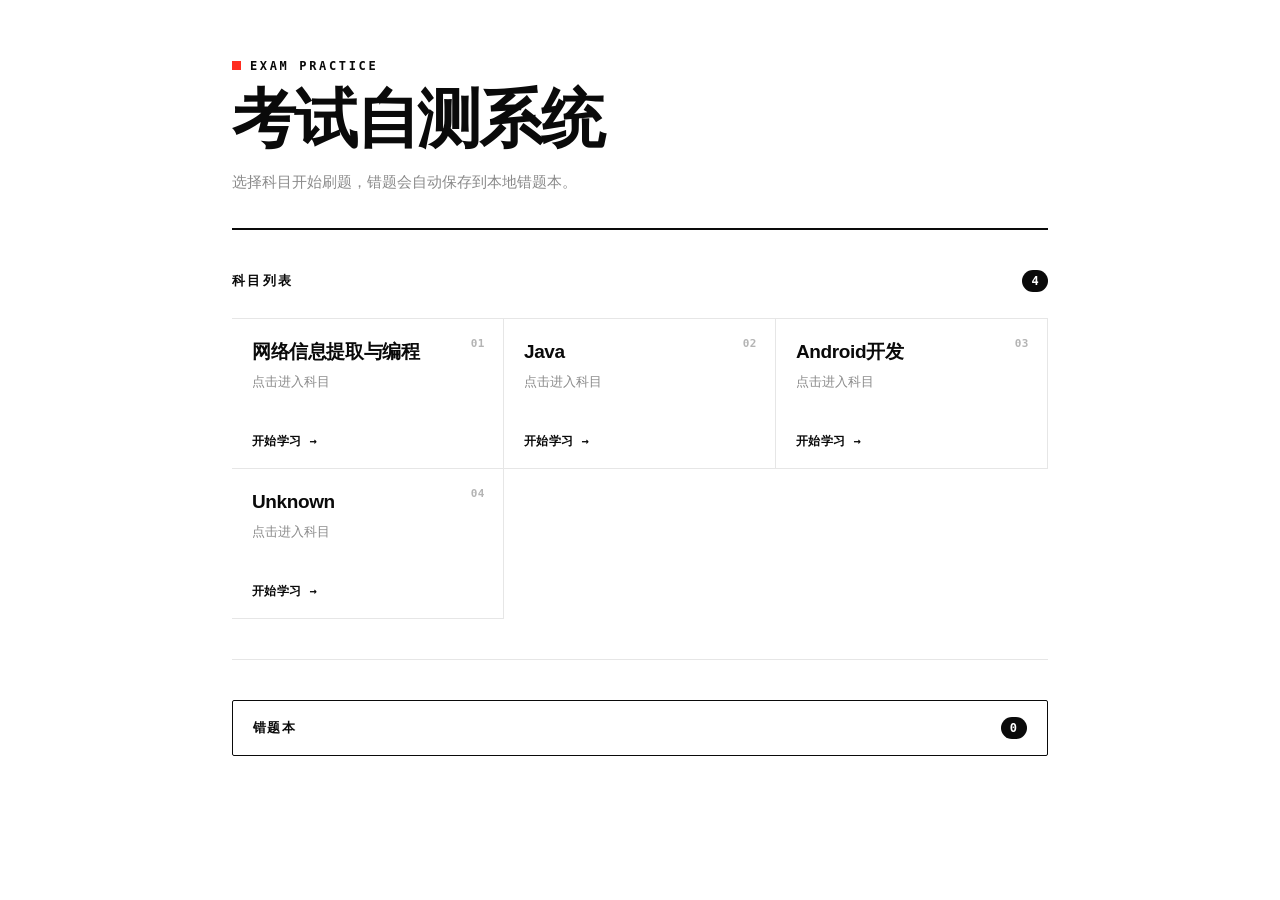
==== index.html @ cf3af3c3 "Rework UI into Swiss-editorial avant-garde style Bold but restrained magazine-style redesign on a li" ====
<!-- index.html -->
<!DOCTYPE html>
<html lang="zh-CN">
<head>
  <meta charset="UTF-8" />
  <meta name="viewport" content="width=device-width, initial-scale=1.0" />
  <title>考试自测系统</title>
  <link rel="stylesheet" href="css/style.css?v=20260629-1" />
</head>
<body>
<main class="app-shell">
  <section class="hero-card">
    <p class="eyebrow">Exam Practice</p>
    <h1>考试自测系统</h1>
    <p class="subtext">选择科目开始刷题，错题会自动保存到本地错题本。</p>
  </section>

  <section class="panel">
    <div class="section-title">
      <h2>科目列表</h2>
      <span id="subjectCount" class="badge">3</span>
    </div>
    <div id="subjectList" class="card-grid">
      <a class="subject-card" href="subject.html?subj=web-crawler">
        <div>
          <h3>网络信息提取与编程</h3>
          <p>点击进入科目</p>
        </div>
        <p>开始学习 →</p>
      </a>

      <a class="subject-card" href="subject.html?subj=java">
        <div>
          <h3>Java</h3>
          <p>点击进入科目</p>
        </div>
        <p>开始学习 →</p>
      </a>

      <a class="subject-card" href="subject.html?subj=android-development">
        <div>
          <h3>Android开发</h3>
          <p>点击进入科目</p>
        </div>
        <p>开始学习 →</p>
      </a>
    </div>
  </section>

  <section class="panel">
    <button id="mistakeBookBtn" class="wide-btn danger-soft" type="button">
      错题本
      <span id="mistakeCount" class="pill">0</span>
    </button>
  </section>
</main>

<script>
  const INDEX_MISTAKE_KEY = "exam_self_test_mistakes_v1";
  const INDEX_RETRY_KEY = "__mistake_retry__";

  function getIndexMistakeCount() {
    try {
      const raw = localStorage.getItem(INDEX_MISTAKE_KEY);
      const data = raw ? JSON.parse(raw) : {};
      return Object.values(data).reduce((sum, list) => {
        return sum + (Array.isArray(list) ? list.length : 0);
      }, 0);
    } catch (error) {
      return 0;
    }
  }

  const mistakeCount = document.querySelector("#mistakeCount");
  const mistakeBookBtn = document.querySelector("#mistakeBookBtn");

  if (mistakeCount) {
    mistakeCount.textContent = String(getIndexMistakeCount());
  }

  if (mistakeBookBtn) {
    mistakeBookBtn.addEventListener("click", () => {
      window.location.href = `exam.html?subj=${encodeURIComponent(INDEX_RETRY_KEY)}&type=mistakes`;
    });
  }
</script>
<script src="js/app.js?v=20260629-1"></script>
</body>
</html>
---- css/style.css ----
/* css/style.css — Swiss editorial / 前卫杂志风 (light, restrained) */
* {
    box-sizing: border-box;
}

:root {
    --bg: #ffffff;
    --paper: #ffffff;
    --text: #0a0a0a;
    --muted: #8a8a8a;
    --faint: #b4b4b4;
    --line: #e6e6e6;
    --rule: #0a0a0a;
    --accent: #ff2d20;
    --accent-soft: #fff1f0;
    --accent-ink: #ffffff;
    --ok-soft: #f6f6f6;
    --sans: -apple-system, BlinkMacSystemFont, "Segoe UI", "PingFang SC",
    "Hiragino Sans GB", "Microsoft YaHei", Arial, sans-serif;
    --mono: ui-monospace, "SF Mono", "JetBrains Mono", "Menlo", "Consolas",
    "Roboto Mono", monospace;
    --radius: 2px;
}

html,
body {
    width: 100%;
    min-height: 100%;
    margin: 0;
    overflow-x: hidden;
}

body {
    font-family: var(--sans);
    color: var(--text);
    background: var(--bg);
    -webkit-font-smoothing: antialiased;
    text-rendering: optimizeLegibility;
}

::selection {
    background: var(--accent);
    color: var(--accent-ink);
}

button,
input,
textarea {
    font: inherit;
}

a {
    color: inherit;
    text-decoration: none;
}

.app-shell {
    width: min(100%, 860px);
    min-height: 100vh;
    margin: 0 auto;
    padding: 0 22px 64px;
}

.exam-shell {
    display: flex;
    flex-direction: column;
    gap: 0;
}

.sequential-exam-shell {
    padding-bottom: 140px;
}

/* ---- Surfaces ---- */
.hero-card,
.panel,
.exam-card {
    width: 100%;
    background: var(--paper);
}

.hero-card {
    padding: 56px 0 34px;
    margin-bottom: 0;
    border-bottom: 2px solid var(--rule);
}

.hero-card h1 {
    margin: 14px 0 18px;
    font-size: clamp(34px, 8.5vw, 64px);
    line-height: 0.98;
    letter-spacing: -0.035em;
    font-weight: 800;
}

.eyebrow {
    display: inline-flex;
    align-items: center;
    gap: 9px;
    margin: 0;
    color: var(--text);
    font-family: var(--mono);
    font-size: 12px;
    font-weight: 600;
    text-transform: uppercase;
    letter-spacing: 0.22em;
}

.eyebrow::before {
    content: "";
    width: 9px;
    height: 9px;
    background: var(--accent);
}

.subtext {
    margin: 0;
    max-width: 54ch;
    color: var(--muted);
    font-size: 15px;
    line-height: 1.7;
}

.panel {
    padding: 40px 0;
    margin: 0;
    border-bottom: 1px solid var(--line);
}

.panel:last-of-type {
    border-bottom: 0;
}

.section-title {
    display: flex;
    align-items: baseline;
    justify-content: space-between;
    gap: 12px;
    margin-bottom: 26px;
}

.section-title h2 {
    margin: 0;
    font-size: 13px;
    font-family: var(--mono);
    font-weight: 600;
    text-transform: uppercase;
    letter-spacing: 0.18em;
    color: var(--text);
}

.badge,
.pill {
    display: inline-flex;
    align-items: center;
    justify-content: center;
    min-width: 26px;
    height: 22px;
    padding: 0 8px;
    border-radius: 999px;
    background: var(--text);
    color: #fff;
    font-family: var(--mono);
    font-size: 12px;
    font-weight: 600;
    font-variant-numeric: tabular-nums;
}

/* ---- Cards as editorial index ---- */
.card-grid {
    display: grid;
    grid-template-columns: repeat(auto-fit, minmax(220px, 1fr));
    gap: 0;
    border-top: 1px solid var(--line);
    counter-reset: subjidx;
}

.type-list {
    display: grid;
    grid-template-columns: repeat(auto-fit, minmax(200px, 1fr));
    gap: 0;
    border-top: 1px solid var(--line);
    counter-reset: typeidx;
}

.subject-card,
.type-card {
    position: relative;
    display: flex;
    flex-direction: column;
    justify-content: space-between;
    min-height: 150px;
    padding: 22px 20px 18px;
    border-right: 1px solid var(--line);
    border-bottom: 1px solid var(--line);
    background: var(--paper);
    transition: background 0.18s ease, color 0.18s ease;
    cursor: pointer;
}

.subject-card { counter-increment: subjidx; }
.type-card { counter-increment: typeidx; }

.subject-card::after,
.type-card::after {
    position: absolute;
    top: 18px;
    right: 18px;
    font-family: var(--mono);
    font-size: 11px;
    font-weight: 600;
    letter-spacing: 0.05em;
    color: var(--faint);
    transition: color 0.18s ease;
}

.subject-card::after { content: counter(subjidx, decimal-leading-zero); }
.type-card::after { content: counter(typeidx, decimal-leading-zero); }

.subject-card:hover,
.type-card:hover {
    background: var(--text);
    color: #fff;
}

.subject-card:hover::after,
.type-card:hover::after {
    color: var(--accent);
}

.subject-card h3,
.type-card h3 {
    margin: 0 0 8px;
    padding-right: 26px;
    font-size: 19px;
    font-weight: 700;
    letter-spacing: -0.02em;
    line-height: 1.2;
}

.subject-card p,
.type-card p {
    margin: 0;
    color: var(--muted);
    font-size: 13px;
    line-height: 1.5;
}

.subject-card:hover p,
.type-card:hover p {
    color: rgba(255, 255, 255, 0.62);
}

.subject-card > p:last-child,
.type-card > p:last-child {
    margin-top: 12px;
    color: var(--text);
    font-family: var(--mono);
    font-size: 12px;
    font-weight: 600;
    letter-spacing: 0.04em;
}

.subject-card:hover > p:last-child,
.type-card:hover > p:last-child {
    color: var(--accent);
}

.type-card.disabled {
    opacity: 0.4;
    cursor: not-allowed;
    pointer-events: none;
    background: #fafafa;
}

/* ---- Buttons ---- */
.wide-btn,
.final-test-btn,
.submit-btn,
.next-btn,
.answer-btn {
    width: 100%;
    min-height: 56px;
    padding: 16px 20px;
    border: 1px solid var(--text);
    border-radius: var(--radius);
    font-family: var(--mono);
    font-size: 13px;
    font-weight: 600;
    text-transform: uppercase;
    letter-spacing: 0.1em;
    cursor: pointer;
    transition: background 0.16s ease, color 0.16s ease, border-color 0.16s ease;
}

.danger-soft {
    display: flex;
    align-items: center;
    justify-content: space-between;
    background: var(--paper);
    color: var(--text);
}

.danger-soft:hover {
    background: var(--accent);
    border-color: var(--accent);
    color: #fff;
}

.danger-soft .pill {
    background: var(--text);
    color: #fff;
}

.danger-soft:hover .pill {
    background: #fff;
    color: var(--accent);
}

.study-mode-actions {
    display: grid;
    grid-template-columns: repeat(2, minmax(0, 1fr));
    gap: 0;
    margin-top: 40px;
    border: 1px solid var(--text);
}

.sequential-study-btn,
.final-test-btn {
    min-height: 78px;
    font-family: var(--mono);
    font-size: 14px;
    font-weight: 600;
    text-transform: uppercase;
    letter-spacing: 0.12em;
    border-radius: 0;
    border: 0;
    cursor: pointer;
    transition: background 0.16s ease, color 0.16s ease;
}

.sequential-study-btn {
    background: var(--paper);
    color: var(--text);
    border-right: 1px solid var(--text);
}

.sequential-study-btn:hover {
    background: var(--text);
    color: #fff;
}

.sequential-study-btn:disabled {
    cursor: not-allowed;
    opacity: 0.35;
}

.final-test-btn {
    background: var(--accent);
    color: #fff;
}

.final-test-btn:hover {
    background: var(--text);
}

/* ---- Topbar ---- */
.topbar {
    position: sticky;
    top: 0;
    z-index: 10;
    display: flex;
    align-items: center;
    justify-content: space-between;
    gap: 14px;
    padding: 16px 0;
    margin-bottom: 0;
    background: rgba(255, 255, 255, 0.92);
    border-bottom: 1px solid var(--line);
    backdrop-filter: blur(8px);
}

.back-link {
    display: inline-flex;
    align-items: center;
    min-height: 38px;
    padding: 8px 16px;
    border: 1px solid var(--text);
    border-radius: var(--radius);
    background: var(--paper);
    color: var(--text);
    font-family: var(--mono);
    font-size: 12px;
    font-weight: 600;
    text-transform: uppercase;
    letter-spacing: 0.08em;
    transition: background 0.16s ease, color 0.16s ease;
}

.back-link:hover {
    background: var(--text);
    color: #fff;
}

.progress {
    display: inline-flex;
    align-items: center;
    min-height: 38px;
    padding: 8px 16px;
    border-radius: var(--radius);
    background: var(--text);
    color: #fff;
    font-family: var(--mono);
    font-size: 13px;
    font-weight: 600;
    letter-spacing: 0.06em;
    font-variant-numeric: tabular-nums;
}

/* ---- Exam stage ---- */
.exam-card {
    flex: 1;
    padding: 40px 0;
}

.question-type {
    display: inline-flex;
    align-items: center;
    gap: 8px;
    margin-bottom: 22px;
    padding: 0;
    background: transparent;
    color: var(--accent);
    font-family: var(--mono);
    font-size: 12px;
    font-weight: 600;
    text-transform: uppercase;
    letter-spacing: 0.16em;
}

.question-type::before {
    content: "";
    width: 8px;
    height: 8px;
    background: var(--accent);
}

.question-text {
    margin: 0 0 34px;
    font-size: clamp(22px, 4.4vw, 32px);
    line-height: 1.32;
    letter-spacing: -0.02em;
    font-weight: 700;
    white-space: pre-wrap;
}

.options {
    display: grid;
    gap: 0;
    border-top: 1px solid var(--line);
    counter-reset: optidx;
}

.option-label {
    display: flex;
    align-items: center;
    gap: 14px;
    min-height: 60px;
    padding: 16px 18px;
    border: 0;
    border-bottom: 1px solid var(--line);
    border-radius: 0;
    background: var(--paper);
    line-height: 1.5;
    cursor: pointer;
    user-select: none;
    counter-increment: optidx;
    transition: background 0.14s ease, color 0.14s ease, padding 0.14s ease;
}

.options:not(.sequential-options) .option-label::before {
    content: counter(optidx, upper-alpha);
    flex: 0 0 auto;
    width: 24px;
    font-family: var(--mono);
    font-size: 13px;
    font-weight: 600;
    color: var(--faint);
    transition: color 0.14s ease;
}

.option-label:hover {
    background: #f6f6f6;
    padding-left: 24px;
}

.option-label:hover::before {
    color: var(--accent);
}

.option-label input {
    flex: 0 0 auto;
    width: 16px;
    height: 16px;
    margin: 0;
    accent-color: var(--accent);
}

.option-label.correct {
    background: var(--accent-soft);
    color: var(--text);
    box-shadow: inset 4px 0 0 var(--accent);
}

.option-label.correct::before {
    color: var(--accent);
}

.option-label.wrong {
    background: var(--paper);
    color: var(--muted);
    text-decoration: line-through;
    text-decoration-color: var(--faint);
    box-shadow: inset 4px 0 0 var(--faint);
}

/* ---- True / False ---- */
.tf-grid {
    display: grid;
    grid-template-columns: 1fr 1fr;
    gap: 0;
    border: 1px solid var(--text);
}

.tf-btn {
    min-height: 168px;
    border: 0;
    border-radius: 0;
    background: var(--paper);
    color: var(--text);
    font-size: clamp(40px, 11vw, 64px);
    font-weight: 700;
    cursor: pointer;
    transition: background 0.16s ease, color 0.16s ease;
}

.tf-btn:first-child {
    border-right: 1px solid var(--text);
}

.tf-btn:hover {
    background: var(--text);
    color: #fff;
}

/* ---- Actions ---- */
.actions {
    display: grid;
    gap: 12px;
    margin-top: 30px;
}

.submit-btn {
    color: #fff;
    background: var(--text);
    border-color: var(--text);
}

.submit-btn:hover {
    background: var(--accent);
    border-color: var(--accent);
}

.submit-btn:disabled {
    cursor: not-allowed;
    opacity: 0.32;
}

.next-btn {
    color: #fff;
    background: var(--text);
    border-color: var(--text);
}

.next-btn:hover {
    background: var(--accent);
    border-color: var(--accent);
}

.previous-btn {
    width: 100%;
    min-height: 56px;
    padding: 16px 20px;
    border: 1px solid var(--text);
    border-radius: var(--radius);
    color: var(--text);
    background: var(--paper);
    font-family: var(--mono);
    font-size: 13px;
    font-weight: 600;
    text-transform: uppercase;
    letter-spacing: 0.1em;
    cursor: pointer;
    transition: background 0.16s ease, color 0.16s ease;
}

.previous-btn:hover {
    background: var(--text);
    color: #fff;
}

.previous-btn:disabled,
.next-btn:disabled {
    cursor: not-allowed;
    opacity: 0.3;
}

/* ---- Sequential bottom nav ---- */
.sequential-nav {
    position: fixed;
    right: 50%;
    bottom: max(14px, env(safe-area-inset-bottom));
    z-index: 30;
    width: min(calc(100% - 36px), 824px);
    margin: 0;
    padding: 12px;
    grid-template-columns: minmax(110px, 1fr) minmax(260px, 1.4fr) minmax(110px, 1fr);
    align-items: center;
    gap: 10px;
    border: 1px solid var(--text);
    border-radius: var(--radius);
    background: rgba(255, 255, 255, 0.97);
    box-shadow: 8px 8px 0 var(--text);
    backdrop-filter: blur(10px);
    transform: translateX(50%);
}

.question-jump {
    display: grid;
    grid-template-columns: auto minmax(64px, 1fr) auto;
    align-items: center;
    gap: 8px;
}

.question-jump-label {
    color: var(--muted);
    font-family: var(--mono);
    font-size: 11px;
    font-weight: 600;
    text-transform: uppercase;
    letter-spacing: 0.08em;
}

.question-jump-input {
    width: 100%;
    min-width: 0;
    min-height: 48px;
    padding: 8px 10px;
    border: 1px solid var(--text);
    border-radius: var(--radius);
    color: var(--text);
    background: var(--paper);
    text-align: center;
    font-family: var(--mono);
    font-weight: 600;
    font-variant-numeric: tabular-nums;
    outline: none;
    transition: box-shadow 0.16s ease;
}

.question-jump-input:focus {
    box-shadow: inset 0 0 0 2px var(--accent);
}

.question-jump-btn {
    min-height: 48px;
    padding: 8px 16px;
    border: 1px solid var(--text);
    border-radius: var(--radius);
    color: #fff;
    background: var(--text);
    font-family: var(--mono);
    font-size: 12px;
    font-weight: 600;
    text-transform: uppercase;
    letter-spacing: 0.08em;
    cursor: pointer;
    transition: background 0.16s ease;
}

.question-jump-btn:hover {
    background: var(--accent);
}

/* ---- Sequential options / answer ---- */
.sequential-options {
    margin-bottom: 22px;
    border-top: 1px solid var(--line);
}

.sequential-option {
    cursor: default;
}

.sequential-option:hover {
    background: var(--paper);
    padding-left: 18px;
}

.sequential-option:hover::before {
    color: var(--faint);
}

.sequential-option.correct,
.sequential-option.correct:hover {
    background: var(--accent-soft);
    box-shadow: inset 4px 0 0 var(--accent);
}

.option-prefix {
    flex: 0 0 24px;
    font-family: var(--mono);
    color: var(--faint);
    font-size: 13px;
    font-weight: 600;
}

.sequential-answer-box {
    display: grid;
}

.answer-btn {
    color: var(--text);
    background: var(--paper);
    border-color: var(--text);
}

.answer-btn:hover {
    background: var(--text);
    color: #fff;
}

/* ---- Feedback ---- */
.feedback {
    margin-top: 26px;
    padding: 20px 22px;
    border-radius: var(--radius);
    line-height: 1.6;
    font-weight: 400;
    font-size: 16px;
    border: 1px solid var(--text);
    background: var(--paper);
}

.feedback.success {
    color: var(--text);
    background: var(--paper);
    border-color: var(--text);
    box-shadow: inset 5px 0 0 var(--text);
}

.feedback.error {
    color: var(--text);
    background: var(--accent-soft);
    border-color: var(--accent);
    box-shadow: inset 5px 0 0 var(--accent);
}

.feedback .feedback-message {
    font-family: var(--mono);
    font-size: 13px;
    font-weight: 600;
    text-transform: uppercase;
    letter-spacing: 0.08em;
}

.feedback strong,
.answer-box strong,
.feedback b,
.answer-box b {
    font-weight: 700;
}

/* ---- Answer / explanation ---- */
.answer-box {
    display: none;
    grid-template-columns: 1fr;
    gap: 14px;
    margin-top: 18px;
    padding: 0;
    background: transparent;
    border: 0;
    width: 100%;
}

.answer-box.show {
    display: grid;
}

.answer-section {
    display: block;
    width: 100%;
    height: auto;
    min-height: 0;
    max-height: none;
    overflow: visible;
    padding: 14px 0 14px 16px;
    margin: 0;
    border: 0;
    border-radius: 0;
    border-left: 3px solid var(--line);
    background: transparent;
    white-space: pre-wrap;
}

.answer-section-main {
    border-left-color: var(--accent);
}

.answer-section-explanation {
    border-left-color: var(--text);
}

.answer-section-label {
    display: inline;
    margin: 0 8px 0 0;
    padding: 0;
    color: var(--muted);
    font-family: var(--mono);
    font-size: 12px;
    line-height: inherit;
    font-weight: 600;
    text-transform: uppercase;
    letter-spacing: 0.06em;
    vertical-align: baseline;
}

.answer-section-label::after {
    content: "";
}

.answer-section-content {
    display: block;
    margin: 4px 0 0;
    padding: 0;
    overflow: visible;
    white-space: pre-wrap;
    vertical-align: baseline;
}

.answer-section-main .answer-section-content {
    font-size: 19px;
    line-height: 1.55;
    font-weight: 700;
    letter-spacing: -0.01em;
}

.answer-section-explanation .answer-section-content {
    font-size: 16px;
    line-height: 1.7;
    font-weight: 400;
    color: #2a2a2a;
}

.empty-state {
    padding: 48px 20px;
    text-align: center;
    color: var(--muted);
    font-family: var(--mono);
    font-size: 13px;
    letter-spacing: 0.04em;
    line-height: 1.9;
}

.finish-card {
    text-align: center;
    padding-top: 20px;
}

.finish-card h2 {
    margin: 0 0 14px;
    font-size: clamp(30px, 6vw, 48px);
    font-weight: 800;
    letter-spacing: -0.03em;
}

.finish-card p {
    color: var(--muted);
    line-height: 1.8;
}

/* ---- Responsive ---- */
@media (max-width: 560px) {
    .app-shell {
        padding: 0 16px 40px;
    }

    .hero-card {
        padding: 36px 0 26px;
    }

    .panel {
        padding: 30px 0;
    }

    .exam-card {
        padding: 30px 0;
    }

    .card-grid,
    .type-list {
        grid-template-columns: 1fr;
    }

    .subject-card,
    .type-card {
        border-right: 0;
    }

    .study-mode-actions {
        grid-template-columns: 1fr;
    }

    .sequential-study-btn {
        border-right: 0;
        border-bottom: 1px solid var(--text);
    }

    .sequential-exam-shell {
        padding-bottom: 188px;
    }

    .sequential-nav {
        width: calc(100% - 20px);
        padding: 10px;
        grid-template-columns: 1fr 1fr;
        gap: 8px;
        box-shadow: 5px 5px 0 var(--text);
    }

    .sequential-nav .previous-btn {
        grid-column: 1;
        grid-row: 2;
    }

    .sequential-nav .next-btn {
        grid-column: 2;
        grid-row: 2;
    }

    .question-jump {
        grid-column: 1 / -1;
        grid-row: 1;
    }

    .tf-btn {
        min-height: 132px;
    }

    .option-label {
        min-height: 64px;
    }
}

/* ---- Short-answer / fill: keep answer fully expanded ---- */
#questionBody .answer-section,
#answerBox .answer-section {
    height: auto;
    max-height: none;
    min-height: 0;
    overflow: visible;
}

#questionBody .answer-section-content,
#answerBox .answer-section-content {
    display: block;
    height: auto;
    max-height: none;
    overflow: visible;
    white-space: pre-wrap;
}
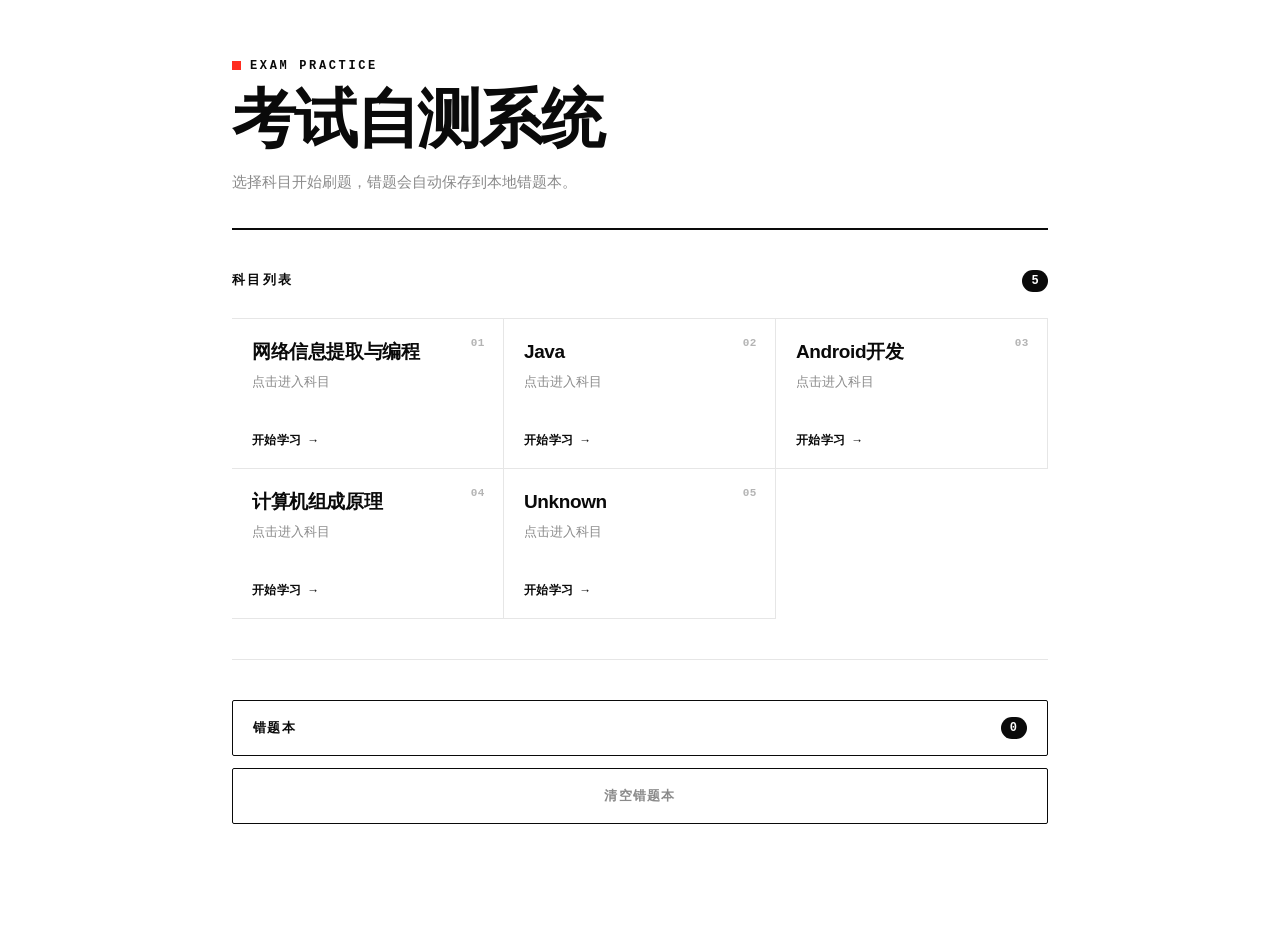
==== commit 42c0f8af: "Add clear-mistakes button, arrow-key navigation, and answer highlighting - Add "清空错题本" button on ind" ====
--- a/index.html
+++ b/index.html
@@ -5,7 +5,7 @@
   <meta charset="UTF-8" />
   <meta name="viewport" content="width=device-width, initial-scale=1.0" />
   <title>考试自测系统</title>
-  <link rel="stylesheet" href="css/style.css?v=20260629-1" />
+  <link rel="stylesheet" href="css/style.css?v=20260630-1" />
 </head>
 <body>
 <main class="app-shell">
@@ -52,6 +52,7 @@
       错题本
       <span id="mistakeCount" class="pill">0</span>
     </button>
+    <button id="clearMistakesBtn" class="wide-btn clear-btn" type="button">清空错题本</button>
   </section>
 </main>
 
@@ -83,7 +84,16 @@
       window.location.href = `exam.html?subj=${encodeURIComponent(INDEX_RETRY_KEY)}&type=mistakes`;
     });
   }
+
+  const clearMistakesBtn = document.querySelector("#clearMistakesBtn");
+  if (clearMistakesBtn) {
+    clearMistakesBtn.addEventListener("click", () => {
+      if (!confirm("确定要清空所有错题吗？此操作不可恢复。")) return;
+      localStorage.removeItem(INDEX_MISTAKE_KEY);
+      if (mistakeCount) mistakeCount.textContent = "0";
+    });
+  }
 </script>
-<script src="js/app.js?v=20260629-1"></script>
+<script src="js/app.js?v=20260630-1"></script>
 </body>
 </html>
--- a/css/style.css
+++ b/css/style.css
@@ -317,6 +317,18 @@
     color: var(--accent);
 }
 
+.clear-btn {
+    background: transparent;
+    color: var(--muted);
+    border-color: var(--rule);
+    margin-top: 12px;
+}
+
+.clear-btn:hover {
+    color: var(--accent);
+    border-color: var(--accent);
+}
+
 .study-mode-actions {
     display: grid;
     grid-template-columns: repeat(2, minmax(0, 1fr));
@@ -507,21 +519,21 @@
 }
 
 .option-label.correct {
-    background: var(--accent-soft);
-    color: var(--text);
-    box-shadow: inset 4px 0 0 var(--accent);
+    background: #fffbeb;
+    color: var(--text);
+    font-weight: 700;
+    box-shadow: inset 5px 0 0 var(--text);
 }
 
 .option-label.correct::before {
-    color: var(--accent);
-}
-
-.option-label.wrong {
+    color: var(--text);
+}
+
+.options:has(.option-label.correct) .option-label:not(.correct) {
     background: var(--paper);
     color: var(--muted);
-    text-decoration: line-through;
-    text-decoration-color: var(--faint);
     box-shadow: inset 4px 0 0 var(--faint);
+    opacity: 0.4;
 }
 
 /* ---- True / False ---- */
@@ -551,6 +563,23 @@
 .tf-btn:hover {
     background: var(--text);
     color: #fff;
+}
+
+.tf-grid:has(.tf-btn.correct) .tf-btn.correct,
+.tf-grid:has(.tf-btn.correct) .tf-btn.correct:hover {
+    background: #fffbeb;
+    color: var(--text);
+    font-weight: 900;
+    box-shadow: inset 0 5px 0 var(--text);
+    cursor: default;
+}
+
+.tf-grid:has(.tf-btn.correct) .tf-btn.wrong,
+.tf-grid:has(.tf-btn.correct) .tf-btn.wrong:hover {
+    background: var(--paper);
+    color: var(--text);
+    opacity: 0.4;
+    cursor: default;
 }
 
 /* ---- Actions ---- */
@@ -713,8 +742,14 @@
 
 .sequential-option.correct,
 .sequential-option.correct:hover {
-    background: var(--accent-soft);
-    box-shadow: inset 4px 0 0 var(--accent);
+    background: #fffbeb;
+    font-weight: 700;
+    box-shadow: inset 5px 0 0 var(--text);
+}
+
+.sequential-options:has(.sequential-option.correct) .sequential-option:not(.correct) {
+    color: var(--muted);
+    opacity: 0.4;
 }
 
 .option-prefix {
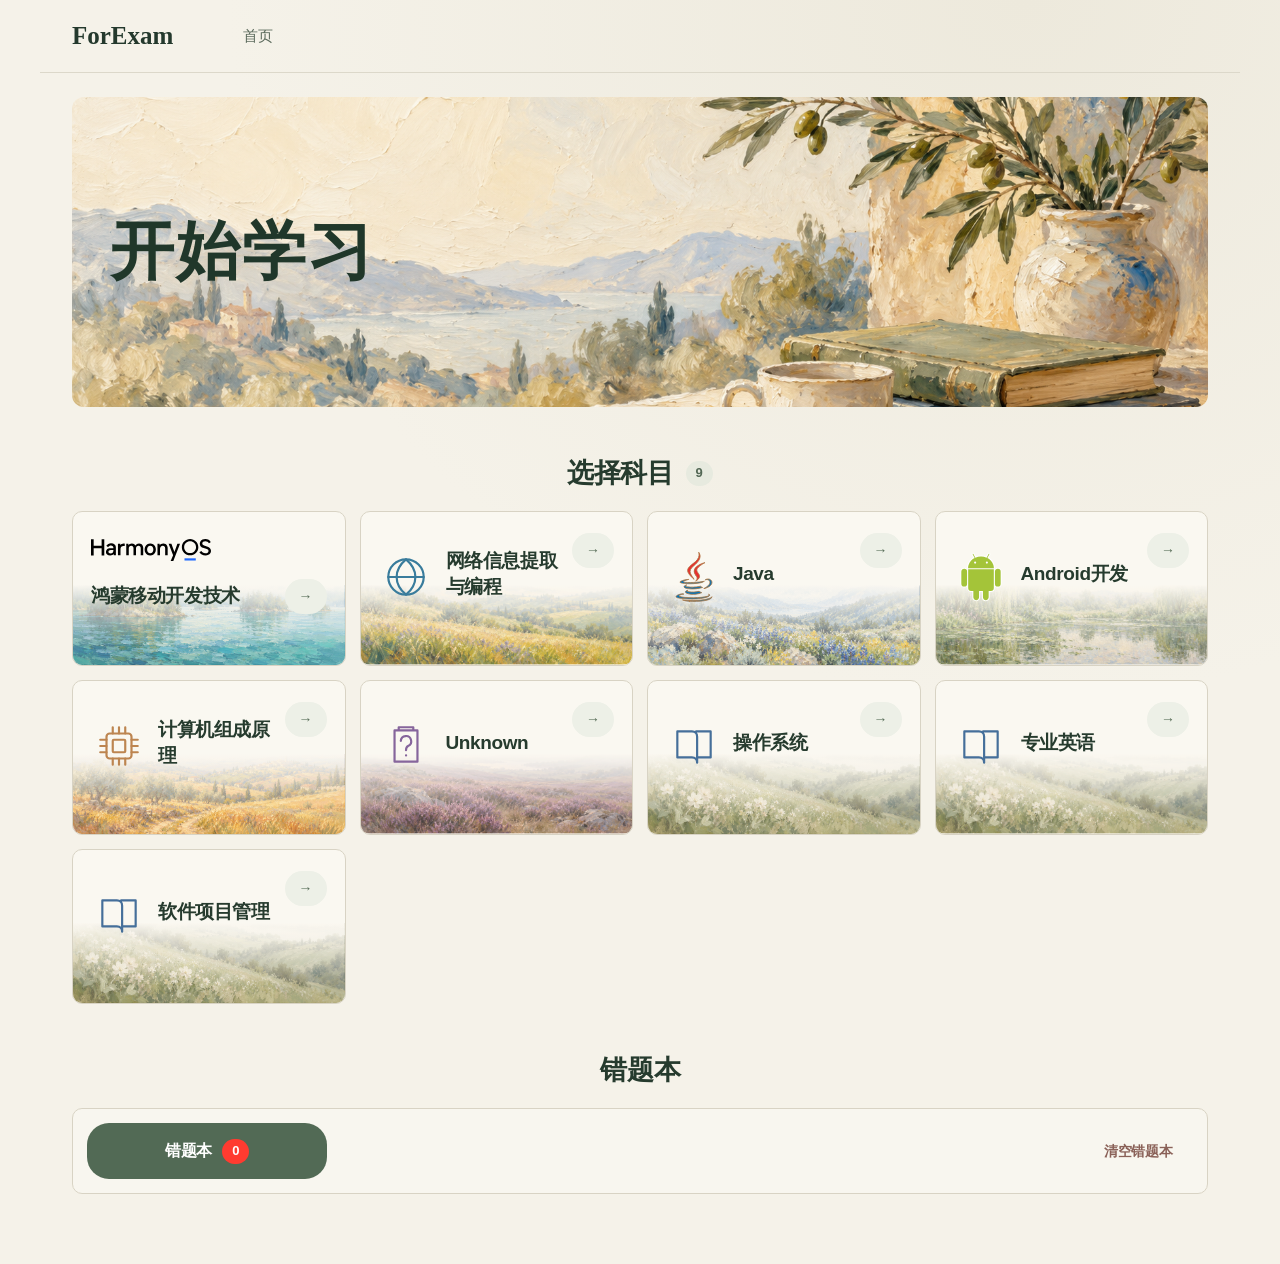
==== commit 68a87fd0: "Update ForExam site" ====
--- a/index.html
+++ b/index.html
@@ -3,21 +3,27 @@
 <html lang="zh-CN">
 <head>
   <meta charset="UTF-8" />
-  <meta name="viewport" content="width=device-width, initial-scale=1.0" />
+  <meta name="viewport" content="width=device-width, initial-scale=1.0, viewport-fit=cover" />
   <title>考试自测系统</title>
-  <link rel="stylesheet" href="css/style.css?v=20260630-1" />
+  <link rel="stylesheet" href="css/style.css?v=20260716-3" />
+  <link rel="stylesheet" href="css/oil.css?v=20261102-4" />
 </head>
 <body>
-<main class="app-shell">
+<div class="scene" aria-hidden="true">
+  <div class="orb orb-a"></div>
+  <div class="orb orb-b"></div>
+  <div class="orb orb-c"></div>
+</div>
+
+<header class="site-header"><a class="site-brand" href="index.html">ForExam</a><span>首页</span></header>
+<main class="app-shell home-shell">
   <section class="hero-card">
-    <p class="eyebrow">Exam Practice</p>
-    <h1>考试自测系统</h1>
-    <p class="subtext">选择科目开始刷题，错题会自动保存到本地错题本。</p>
+    <h1>开始学习</h1>
   </section>
 
   <section class="panel">
     <div class="section-title">
-      <h2>科目列表</h2>
+      <h2>选择科目</h2>
       <span id="subjectCount" class="badge">3</span>
     </div>
     <div id="subjectList" class="card-grid">
@@ -46,14 +52,15 @@
       </a>
     </div>
   </section>
-
-  <section class="panel">
-    <button id="mistakeBookBtn" class="wide-btn danger-soft" type="button">
-      错题本
-      <span id="mistakeCount" class="pill">0</span>
-    </button>
-    <button id="clearMistakesBtn" class="wide-btn clear-btn" type="button">清空错题本</button>
-  </section>
+<section class="mistake-section"><h2>错题本</h2>
+<nav class="dock home-dock">
+  <button id="mistakeBookBtn" class="dock-btn dock-btn-primary danger-soft" type="button">
+    错题本
+    <span id="mistakeCount" class="pill">0</span>
+  </button>
+  <button id="clearMistakesBtn" class="dock-btn dock-btn-ghost clear-btn" type="button">清空错题本</button>
+</nav>
+</section>
 </main>
 
 <script>
@@ -94,6 +101,6 @@
     });
   }
 </script>
-<script src="js/app.js?v=20260630-1"></script>
+<script src="js/app.js?v=20261102-4"></script>
 </body>
 </html>
--- a/css/style.css
+++ b/css/style.css
@@ -1,25 +1,97 @@
-/* css/style.css — Swiss editorial / 前卫杂志风 (light, restrained) */
+/* css/style.css — Liquid Glass / 液态玻璃 · Apple 设计语言
+   彩色光斑背景 + 高饱和折射玻璃层 + 大标题排印 + 悬浮 Dock */
 * {
     box-sizing: border-box;
 }
 
 :root {
-    --bg: #ffffff;
-    --paper: #ffffff;
-    --text: #0a0a0a;
-    --muted: #8a8a8a;
-    --faint: #b4b4b4;
-    --line: #e6e6e6;
-    --rule: #0a0a0a;
-    --accent: #ff2d20;
-    --accent-soft: #fff1f0;
-    --accent-ink: #ffffff;
-    --ok-soft: #f6f6f6;
-    --sans: -apple-system, BlinkMacSystemFont, "Segoe UI", "PingFang SC",
-    "Hiragino Sans GB", "Microsoft YaHei", Arial, sans-serif;
-    --mono: ui-monospace, "SF Mono", "JetBrains Mono", "Menlo", "Consolas",
-    "Roboto Mono", monospace;
-    --radius: 2px;
+    /* 背景与光斑 */
+    --bg: #eef0f8;
+    --orb-a: rgba(94, 132, 255, 0.55);
+    --orb-b: rgba(196, 110, 255, 0.45);
+    --orb-c: rgba(64, 210, 255, 0.5);
+    --orb-d: rgba(255, 140, 210, 0.35);
+
+    /* 文字 (iOS Label 体系) */
+    --ink: #1d1d1f;
+    --ink-2: rgba(60, 60, 67, 0.62);
+    --ink-3: rgba(60, 60, 67, 0.35);
+
+    /* 强调色 */
+    --blue: #007aff;
+    --blue-deep: #0060df;
+    --green: #248a3d;
+    --green-vivid: #34c759;
+    --red: #d70015;
+    --red-vivid: #ff3b30;
+
+    /* 液态玻璃 */
+    --glass: linear-gradient(135deg, rgba(255, 255, 255, 0.62), rgba(255, 255, 255, 0.28));
+    --glass-flat: rgba(255, 255, 255, 0.44);
+    --glass-thick: linear-gradient(135deg, rgba(255, 255, 255, 0.78), rgba(255, 255, 255, 0.5));
+    --glass-border: rgba(255, 255, 255, 0.65);
+    --glass-specular: rgba(255, 255, 255, 0.85);
+    --glass-blur: blur(28px) saturate(190%);
+    --glass-blur-heavy: blur(40px) saturate(200%);
+
+    --tint-blue: rgba(0, 122, 255, 0.14);
+    --tint-green: rgba(52, 199, 89, 0.16);
+    --tint-green-border: rgba(52, 199, 89, 0.5);
+    --tint-red: rgba(255, 59, 48, 0.13);
+    --tint-red-border: rgba(255, 59, 48, 0.45);
+
+    --shadow-glass: 0 8px 32px rgba(31, 38, 135, 0.14);
+    --shadow-glass-hover: 0 16px 48px rgba(31, 38, 135, 0.22);
+    --shadow-dock: 0 12px 48px rgba(31, 38, 135, 0.28);
+    --shadow-blue: 0 8px 24px rgba(0, 122, 255, 0.35);
+
+    --sans: -apple-system, BlinkMacSystemFont, "SF Pro Display", "SF Pro Text",
+    "Segoe UI", "PingFang SC", "Hiragino Sans GB", "Microsoft YaHei", Arial, sans-serif;
+
+    --r-sheet: 32px;
+    --r-card: 26px;
+    --r-row: 18px;
+    --capsule: 999px;
+
+    --spring: cubic-bezier(0.32, 0.72, 0, 1);
+}
+
+@media (prefers-color-scheme: dark) {
+    :root {
+        --bg: #07070e;
+        --orb-a: rgba(64, 96, 255, 0.4);
+        --orb-b: rgba(160, 70, 255, 0.32);
+        --orb-c: rgba(0, 180, 255, 0.3);
+        --orb-d: rgba(255, 90, 190, 0.22);
+
+        --ink: #f5f5f7;
+        --ink-2: rgba(235, 235, 245, 0.62);
+        --ink-3: rgba(235, 235, 245, 0.32);
+
+        --blue: #0a84ff;
+        --blue-deep: #3d9bff;
+        --green: #30d158;
+        --green-vivid: #30d158;
+        --red: #ff453a;
+        --red-vivid: #ff453a;
+
+        --glass: linear-gradient(135deg, rgba(70, 70, 96, 0.44), rgba(40, 40, 60, 0.26));
+        --glass-flat: rgba(50, 50, 70, 0.36);
+        --glass-thick: linear-gradient(135deg, rgba(66, 66, 92, 0.6), rgba(36, 36, 54, 0.44));
+        --glass-border: rgba(255, 255, 255, 0.16);
+        --glass-specular: rgba(255, 255, 255, 0.28);
+
+        --tint-blue: rgba(10, 132, 255, 0.22);
+        --tint-green: rgba(48, 209, 88, 0.2);
+        --tint-green-border: rgba(48, 209, 88, 0.5);
+        --tint-red: rgba(255, 69, 58, 0.2);
+        --tint-red-border: rgba(255, 69, 58, 0.5);
+
+        --shadow-glass: 0 8px 32px rgba(0, 0, 0, 0.45);
+        --shadow-glass-hover: 0 16px 48px rgba(0, 0, 0, 0.6);
+        --shadow-dock: 0 12px 48px rgba(0, 0, 0, 0.65);
+        --shadow-blue: 0 8px 24px rgba(10, 132, 255, 0.4);
+    }
 }
 
 html,
@@ -32,15 +104,17 @@
 
 body {
     font-family: var(--sans);
-    color: var(--text);
+    font-size: 17px;
+    line-height: 1.47;
+    color: var(--ink);
     background: var(--bg);
     -webkit-font-smoothing: antialiased;
     text-rendering: optimizeLegibility;
 }
 
 ::selection {
-    background: var(--accent);
-    color: var(--accent-ink);
+    background: var(--blue);
+    color: #fff;
 }
 
 button,
@@ -49,104 +123,232 @@
     font: inherit;
 }
 
+button,
+a {
+    -webkit-tap-highlight-color: transparent;
+}
+
 a {
     color: inherit;
     text-decoration: none;
 }
 
+:focus-visible {
+    outline: 2.5px solid var(--blue);
+    outline-offset: 3px;
+    border-radius: 12px;
+}
+
+/* ================== 场景:彩色光斑,玻璃的折射源 ================== */
+.scene {
+    position: fixed;
+    inset: 0;
+    z-index: -1;
+    overflow: hidden;
+    pointer-events: none;
+    background:
+        radial-gradient(1100px 700px at 85% 108%, var(--orb-d), transparent 65%),
+        var(--bg);
+}
+
+.orb {
+    position: absolute;
+    border-radius: 50%;
+    filter: blur(70px);
+    will-change: transform;
+}
+
+.orb-a {
+    width: 56vmax;
+    height: 56vmax;
+    top: -22vmax;
+    left: -14vmax;
+    background: radial-gradient(circle at 35% 35%, var(--orb-a), transparent 68%);
+    animation: drift-a 46s ease-in-out infinite alternate;
+}
+
+.orb-b {
+    width: 48vmax;
+    height: 48vmax;
+    top: -10vmax;
+    right: -16vmax;
+    background: radial-gradient(circle at 60% 40%, var(--orb-b), transparent 68%);
+    animation: drift-b 58s ease-in-out infinite alternate;
+}
+
+.orb-c {
+    width: 52vmax;
+    height: 52vmax;
+    bottom: -26vmax;
+    left: 22vw;
+    background: radial-gradient(circle at 50% 50%, var(--orb-c), transparent 68%);
+    animation: drift-c 52s ease-in-out infinite alternate;
+}
+
+@keyframes drift-a {
+    to { transform: translate(9vw, 7vh) scale(1.12); }
+}
+
+@keyframes drift-b {
+    to { transform: translate(-8vw, 10vh) scale(0.94); }
+}
+
+@keyframes drift-c {
+    to { transform: translate(-10vw, -6vh) scale(1.08); }
+}
+
+/* ================== 布局骨架 ================== */
 .app-shell {
-    width: min(100%, 860px);
+    width: min(100%, 900px);
     min-height: 100vh;
     margin: 0 auto;
-    padding: 0 22px 64px;
+    padding: 0 24px 72px;
+}
+
+.home-shell {
+    padding-bottom: 170px; /* 给底部 Dock 留出滚动空间 */
+}
+
+.subject-shell {
+    padding-top: 86px;
+    padding-bottom: 190px;
 }
 
 .exam-shell {
     display: flex;
     flex-direction: column;
     gap: 0;
+    padding-top: 86px;
 }
 
 .sequential-exam-shell {
-    padding-bottom: 140px;
-}
-
-/* ---- Surfaces ---- */
+    padding-bottom: 170px;
+}
+
+/* ---- 入场动画 ---- */
+@keyframes rise-in {
+    from {
+        opacity: 0;
+        transform: translateY(16px) scale(0.985);
+    }
+    to {
+        opacity: 1;
+        transform: translateY(0) scale(1);
+    }
+}
+
 .hero-card,
 .panel,
+.question-type,
+.question-text,
+#questionBody,
+.finish-card,
+.mistake-filter-bar,
 .exam-card {
-    width: 100%;
-    background: var(--paper);
-}
-
+    animation: rise-in 0.55s var(--spring) both;
+}
+
+.panel { animation-delay: 0.06s; }
+
+/* Dock 单独的入场动画,保持水平居中的 translateX */
+@keyframes dock-rise {
+    from {
+        opacity: 0;
+        transform: translate(-50%, 24px);
+    }
+    to {
+        opacity: 1;
+        transform: translate(-50%, 0);
+    }
+}
+
+.dock {
+    animation: dock-rise 0.55s var(--spring) 0.14s both;
+}
+.question-text { animation-delay: 0.04s; }
+#questionBody { animation-delay: 0.08s; }
+
+/* ================== Hero:居中大标题,Apple Intelligence 渐变 ================== */
 .hero-card {
-    padding: 56px 0 34px;
-    margin-bottom: 0;
-    border-bottom: 2px solid var(--rule);
+    padding: 84px 0 40px;
+    text-align: center;
+}
+
+.subject-shell .hero-card,
+.exam-shell .hero-card {
+    padding-top: 40px;
 }
 
 .hero-card h1 {
-    margin: 14px 0 18px;
-    font-size: clamp(34px, 8.5vw, 64px);
-    line-height: 0.98;
-    letter-spacing: -0.035em;
-    font-weight: 800;
+    margin: 18px auto 14px;
+    max-width: 16ch;
+    font-size: clamp(40px, 9vw, 76px);
+    line-height: 1.02;
+    letter-spacing: -0.03em;
+    font-weight: 700;
+    background: linear-gradient(97deg,
+        #0a84ff 0%, #6a5bff 28%, #c44bff 55%, #ff5a8f 80%, #ff9f45 100%);
+    -webkit-background-clip: text;
+    background-clip: text;
+    -webkit-text-fill-color: transparent;
+    color: transparent;
 }
 
 .eyebrow {
     display: inline-flex;
     align-items: center;
-    gap: 9px;
+    gap: 8px;
     margin: 0;
-    color: var(--text);
-    font-family: var(--mono);
-    font-size: 12px;
+    padding: 7px 16px;
+    border-radius: var(--capsule);
+    background: var(--glass);
+    backdrop-filter: var(--glass-blur);
+    -webkit-backdrop-filter: var(--glass-blur);
+    border: 1px solid var(--glass-border);
+    box-shadow: inset 0 1px 1px var(--glass-specular), var(--shadow-glass);
+    color: var(--ink-2);
+    font-size: 13px;
     font-weight: 600;
     text-transform: uppercase;
-    letter-spacing: 0.22em;
+    letter-spacing: 0.14em;
 }
 
 .eyebrow::before {
     content: "";
-    width: 9px;
-    height: 9px;
-    background: var(--accent);
+    width: 8px;
+    height: 8px;
+    border-radius: 50%;
+    background: linear-gradient(135deg, #0a84ff, #c44bff);
+    box-shadow: 0 0 10px rgba(106, 91, 255, 0.8);
 }
 
 .subtext {
-    margin: 0;
-    max-width: 54ch;
-    color: var(--muted);
-    font-size: 15px;
-    line-height: 1.7;
-}
-
+    margin: 0 auto;
+    max-width: 52ch;
+    color: var(--ink-2);
+    font-size: 17px;
+    line-height: 1.6;
+}
+
+/* ================== Panel / 标题 ================== */
 .panel {
-    padding: 40px 0;
-    margin: 0;
-    border-bottom: 1px solid var(--line);
-}
-
-.panel:last-of-type {
-    border-bottom: 0;
+    padding: 26px 0 30px;
 }
 
 .section-title {
     display: flex;
-    align-items: baseline;
-    justify-content: space-between;
+    align-items: center;
+    justify-content: center;
     gap: 12px;
-    margin-bottom: 26px;
+    margin-bottom: 22px;
 }
 
 .section-title h2 {
     margin: 0;
-    font-size: 13px;
-    font-family: var(--mono);
-    font-weight: 600;
-    text-transform: uppercase;
-    letter-spacing: 0.18em;
-    color: var(--text);
+    font-size: 22px;
+    font-weight: 700;
+    letter-spacing: -0.015em;
+    color: var(--ink);
 }
 
 .badge,
@@ -155,32 +357,22 @@
     align-items: center;
     justify-content: center;
     min-width: 26px;
-    height: 22px;
-    padding: 0 8px;
-    border-radius: 999px;
-    background: var(--text);
-    color: #fff;
-    font-family: var(--mono);
-    font-size: 12px;
-    font-weight: 600;
+    height: 25px;
+    padding: 0 10px;
+    border-radius: var(--capsule);
+    background: var(--tint-blue);
+    color: var(--blue);
+    font-size: 13px;
+    font-weight: 700;
     font-variant-numeric: tabular-nums;
 }
 
-/* ---- Cards as editorial index ---- */
-.card-grid {
-    display: grid;
-    grid-template-columns: repeat(auto-fit, minmax(220px, 1fr));
-    gap: 0;
-    border-top: 1px solid var(--line);
-    counter-reset: subjidx;
-}
-
+/* ================== 科目 / 题型:液态玻璃卡片 ================== */
+.card-grid,
 .type-list {
     display: grid;
-    grid-template-columns: repeat(auto-fit, minmax(200px, 1fr));
-    gap: 0;
-    border-top: 1px solid var(--line);
-    counter-reset: typeidx;
+    grid-template-columns: repeat(auto-fit, minmax(240px, 1fr));
+    gap: 18px;
 }
 
 .subject-card,
@@ -189,479 +381,709 @@
     display: flex;
     flex-direction: column;
     justify-content: space-between;
-    min-height: 150px;
-    padding: 22px 20px 18px;
-    border-right: 1px solid var(--line);
-    border-bottom: 1px solid var(--line);
-    background: var(--paper);
-    transition: background 0.18s ease, color 0.18s ease;
+    min-height: 158px;
+    padding: 26px 24px 20px;
+    border: 1px solid var(--glass-border);
+    border-radius: var(--r-card);
+    background: var(--glass);
+    backdrop-filter: var(--glass-blur);
+    -webkit-backdrop-filter: var(--glass-blur);
+    box-shadow: inset 0 1px 1px var(--glass-specular),
+    inset 0 -1px 1px rgba(255, 255, 255, 0.12),
+    var(--shadow-glass);
+    overflow: hidden;
     cursor: pointer;
-}
-
-.subject-card { counter-increment: subjidx; }
-.type-card { counter-increment: typeidx; }
-
+    transition: transform 0.4s var(--spring), box-shadow 0.4s var(--spring);
+}
+
+/* 玻璃表面的斜向流光 */
 .subject-card::after,
 .type-card::after {
+    content: "";
     position: absolute;
-    top: 18px;
-    right: 18px;
-    font-family: var(--mono);
-    font-size: 11px;
-    font-weight: 600;
-    letter-spacing: 0.05em;
-    color: var(--faint);
-    transition: color 0.18s ease;
-}
-
-.subject-card::after { content: counter(subjidx, decimal-leading-zero); }
-.type-card::after { content: counter(typeidx, decimal-leading-zero); }
+    top: -60%;
+    left: -30%;
+    width: 60%;
+    height: 220%;
+    background: linear-gradient(105deg, transparent, rgba(255, 255, 255, 0.35), transparent);
+    transform: translateX(-120%) rotate(8deg);
+    transition: transform 0.9s var(--spring);
+    pointer-events: none;
+}
+
+.subject-card:hover::after,
+.type-card:not(.disabled):hover::after {
+    transform: translateX(320%) rotate(8deg);
+}
 
 .subject-card:hover,
-.type-card:hover {
-    background: var(--text);
-    color: #fff;
-}
-
-.subject-card:hover::after,
-.type-card:hover::after {
-    color: var(--accent);
+.type-card:not(.disabled):hover {
+    transform: translateY(-5px) scale(1.015);
+    box-shadow: inset 0 1px 1px var(--glass-specular),
+    inset 0 -1px 1px rgba(255, 255, 255, 0.12),
+    var(--shadow-glass-hover);
+}
+
+.subject-card:active,
+.type-card:not(.disabled):active {
+    transform: scale(0.975);
+    transition-duration: 0.1s;
 }
 
 .subject-card h3,
 .type-card h3 {
-    margin: 0 0 8px;
-    padding-right: 26px;
-    font-size: 19px;
-    font-weight: 700;
+    margin: 0 0 6px;
+    font-size: 21px;
+    font-weight: 600;
     letter-spacing: -0.02em;
-    line-height: 1.2;
+    line-height: 1.25;
+    color: var(--ink);
 }
 
 .subject-card p,
 .type-card p {
     margin: 0;
-    color: var(--muted);
-    font-size: 13px;
+    color: var(--ink-2);
+    font-size: 14px;
     line-height: 1.5;
-}
-
-.subject-card:hover p,
-.type-card:hover p {
-    color: rgba(255, 255, 255, 0.62);
 }
 
 .subject-card > p:last-child,
 .type-card > p:last-child {
-    margin-top: 12px;
-    color: var(--text);
-    font-family: var(--mono);
-    font-size: 12px;
+    display: inline-flex;
+    align-items: center;
+    align-self: flex-start;
+    margin-top: 18px;
+    padding: 7px 14px;
+    border-radius: var(--capsule);
+    background: var(--tint-blue);
+    color: var(--blue);
+    font-size: 14px;
     font-weight: 600;
-    letter-spacing: 0.04em;
+    transition: background 0.25s ease, color 0.25s ease;
 }
 
 .subject-card:hover > p:last-child,
-.type-card:hover > p:last-child {
-    color: var(--accent);
+.type-card:not(.disabled):hover > p:last-child {
+    background: var(--blue);
+    color: #fff;
 }
 
 .type-card.disabled {
     opacity: 0.4;
     cursor: not-allowed;
     pointer-events: none;
-    background: #fafafa;
-}
-
-/* ---- Buttons ---- */
-.wide-btn,
-.final-test-btn,
-.submit-btn,
-.next-btn,
-.answer-btn {
-    width: 100%;
+    box-shadow: none;
+}
+
+.type-card.disabled > p:last-child {
+    background: transparent;
+    color: var(--ink-3);
+    padding-left: 0;
+}
+
+/* ================== 悬浮玻璃 Dock(首页错题本 / 科目页模式) ================== */
+.dock {
+    position: fixed;
+    left: 50%;
+    bottom: max(20px, env(safe-area-inset-bottom));
+    z-index: 40;
+    transform: translateX(-50%);
+    display: flex;
+    align-items: center;
+    gap: 10px;
+    width: min(calc(100% - 32px), 620px);
+    padding: 12px;
+    border: 1px solid var(--glass-border);
+    border-radius: 34px;
+    background: var(--glass-thick);
+    backdrop-filter: var(--glass-blur-heavy);
+    -webkit-backdrop-filter: var(--glass-blur-heavy);
+    box-shadow: inset 0 1px 1.5px var(--glass-specular),
+    inset 0 -1px 1px rgba(255, 255, 255, 0.15),
+    var(--shadow-dock);
+}
+
+.dock-btn {
+    flex: 1;
     min-height: 56px;
-    padding: 16px 20px;
-    border: 1px solid var(--text);
-    border-radius: var(--radius);
-    font-family: var(--mono);
-    font-size: 13px;
+    padding: 14px 20px;
+    border: 0;
+    border-radius: 22px;
+    font-size: 16px;
     font-weight: 600;
-    text-transform: uppercase;
-    letter-spacing: 0.1em;
+    letter-spacing: -0.01em;
     cursor: pointer;
-    transition: background 0.16s ease, color 0.16s ease, border-color 0.16s ease;
-}
-
+    transition: background 0.2s ease, color 0.2s ease,
+    transform 0.35s var(--spring), box-shadow 0.35s var(--spring);
+}
+
+.dock-btn:active {
+    transform: scale(0.96);
+    transition-duration: 0.1s;
+}
+
+.dock-btn-primary,
 .danger-soft {
     display: flex;
     align-items: center;
-    justify-content: space-between;
-    background: var(--paper);
-    color: var(--text);
-}
-
-.danger-soft:hover {
-    background: var(--accent);
-    border-color: var(--accent);
+    justify-content: center;
+    gap: 10px;
+    background: var(--tint-blue);
+    color: var(--blue);
+}
+
+.dock-btn-primary:hover {
+    background: var(--blue);
     color: #fff;
 }
 
+.dock-btn-primary:hover .pill {
+    background: rgba(255, 255, 255, 0.25);
+    color: #fff;
+}
+
 .danger-soft .pill {
-    background: var(--text);
+    background: var(--red-vivid);
     color: #fff;
 }
 
-.danger-soft:hover .pill {
-    background: #fff;
-    color: var(--accent);
-}
-
+.dock-btn-ghost,
 .clear-btn {
+    flex: 0 0 auto;
     background: transparent;
-    color: var(--muted);
-    border-color: var(--rule);
-    margin-top: 12px;
-}
-
+    color: var(--ink-2);
+    font-size: 14px;
+}
+
+.dock-btn-ghost:hover,
 .clear-btn:hover {
-    color: var(--accent);
-    border-color: var(--accent);
-}
-
+    background: var(--tint-red);
+    color: var(--red);
+}
+
+/* 科目页模式 Dock */
 .study-mode-actions {
-    display: grid;
-    grid-template-columns: repeat(2, minmax(0, 1fr));
-    gap: 0;
-    margin-top: 40px;
-    border: 1px solid var(--text);
+    gap: 10px;
 }
 
 .sequential-study-btn,
 .final-test-btn {
-    min-height: 78px;
-    font-family: var(--mono);
-    font-size: 14px;
+    flex: 1;
+    min-height: 60px;
+    border-radius: 24px;
+    font-size: 17px;
     font-weight: 600;
-    text-transform: uppercase;
-    letter-spacing: 0.12em;
-    border-radius: 0;
+    letter-spacing: -0.01em;
+    cursor: pointer;
+    transition: background 0.2s ease, color 0.2s ease, filter 0.2s ease,
+    transform 0.35s var(--spring), box-shadow 0.35s var(--spring);
+}
+
+.sequential-study-btn {
+    border: 1px solid var(--glass-border);
+    background: var(--glass-flat);
+    color: var(--ink);
+    box-shadow: inset 0 1px 1px var(--glass-specular);
+}
+
+.sequential-study-btn:hover:not(:disabled) {
+    background: var(--tint-blue);
+    color: var(--blue);
+}
+
+.sequential-study-btn:active:not(:disabled) {
+    transform: scale(0.96);
+    transition-duration: 0.1s;
+}
+
+.final-test-btn {
     border: 0;
-    cursor: pointer;
-    transition: background 0.16s ease, color 0.16s ease;
-}
-
-.sequential-study-btn {
-    background: var(--paper);
-    color: var(--text);
-    border-right: 1px solid var(--text);
-}
-
-.sequential-study-btn:hover {
-    background: var(--text);
+    background: linear-gradient(180deg, #2e95ff, var(--blue) 55%, var(--blue-deep));
     color: #fff;
-}
-
-.sequential-study-btn:disabled {
+    box-shadow: inset 0 1px 1px rgba(255, 255, 255, 0.55), var(--shadow-blue);
+}
+
+.final-test-btn:hover:not(:disabled) {
+    filter: brightness(1.07);
+    transform: translateY(-1px);
+}
+
+.final-test-btn:active:not(:disabled) {
+    transform: scale(0.96);
+    filter: brightness(0.97);
+    transition-duration: 0.1s;
+}
+
+.sequential-study-btn:disabled,
+.final-test-btn:disabled {
     cursor: not-allowed;
-    opacity: 0.35;
-}
-
-.final-test-btn {
-    background: var(--accent);
-    color: #fff;
-}
-
-.final-test-btn:hover {
-    background: var(--text);
-}
-
-/* ---- Topbar ---- */
-.topbar {
-    position: sticky;
-    top: 0;
-    z-index: 10;
+    opacity: 0.4;
+    transform: none;
+    box-shadow: none;
+}
+
+/* ================== 悬浮顶栏:玻璃胶囊 ================== */
+.topbar.floating-bar {
+    position: fixed;
+    top: max(14px, env(safe-area-inset-top));
+    left: 50%;
+    z-index: 40;
+    transform: translateX(-50%);
     display: flex;
     align-items: center;
     justify-content: space-between;
-    gap: 14px;
-    padding: 16px 0;
-    margin-bottom: 0;
-    background: rgba(255, 255, 255, 0.92);
-    border-bottom: 1px solid var(--line);
-    backdrop-filter: blur(8px);
-}
-
-.back-link {
+    gap: 12px;
+    width: min(calc(100% - 32px), 900px);
+    padding: 0;
+    pointer-events: none; /* 容器透明,只有胶囊可点 */
+    background: transparent;
+    border: 0;
+}
+
+.back-link,
+.progress {
+    pointer-events: auto;
     display: inline-flex;
     align-items: center;
-    min-height: 38px;
-    padding: 8px 16px;
-    border: 1px solid var(--text);
-    border-radius: var(--radius);
-    background: var(--paper);
-    color: var(--text);
-    font-family: var(--mono);
-    font-size: 12px;
+    gap: 4px;
+    min-height: 44px;
+    padding: 10px 18px;
+    border: 1px solid var(--glass-border);
+    border-radius: var(--capsule);
+    background: var(--glass-thick);
+    backdrop-filter: var(--glass-blur-heavy);
+    -webkit-backdrop-filter: var(--glass-blur-heavy);
+    box-shadow: inset 0 1px 1px var(--glass-specular), var(--shadow-glass);
+    font-size: 15px;
     font-weight: 600;
-    text-transform: uppercase;
-    letter-spacing: 0.08em;
-    transition: background 0.16s ease, color 0.16s ease;
+}
+
+.back-link {
+    color: var(--blue);
+    transition: transform 0.3s var(--spring), background 0.2s ease;
+}
+
+.back-link .chevron {
+    font-size: 22px;
+    line-height: 1;
+    margin-top: -2px;
 }
 
 .back-link:hover {
-    background: var(--text);
+    background: var(--tint-blue);
+}
+
+.back-link:active {
+    transform: scale(0.95);
+    transition-duration: 0.1s;
+}
+
+.progress {
+    color: var(--ink);
+    font-variant-numeric: tabular-nums;
+    letter-spacing: 0.01em;
+}
+
+/* ================== 错题本科目筛选:玻璃分段胶囊 ================== */
+.mistake-filter-bar {
+    display: flex;
+    align-items: stretch;
+    gap: 8px;
+    padding: 4px 0 8px;
+    overflow-x: auto;
+    -webkit-overflow-scrolling: touch;
+    scrollbar-width: none;
+}
+
+.mistake-filter-bar::-webkit-scrollbar {
+    display: none;
+}
+
+.mistake-filter-btn {
+    flex: 0 0 auto;
+    min-height: 42px;
+    padding: 9px 18px;
+    border: 1px solid var(--glass-border);
+    border-radius: var(--capsule);
+    background: var(--glass-flat);
+    backdrop-filter: var(--glass-blur);
+    -webkit-backdrop-filter: var(--glass-blur);
+    box-shadow: inset 0 1px 1px var(--glass-specular);
+    color: var(--ink-2);
+    font-size: 14px;
+    font-weight: 600;
+    cursor: pointer;
+    white-space: nowrap;
+    transition: background 0.25s ease, color 0.25s ease, transform 0.3s var(--spring);
+}
+
+.mistake-filter-btn:hover {
+    color: var(--ink);
+}
+
+.mistake-filter-btn:active {
+    transform: scale(0.95);
+    transition-duration: 0.1s;
+}
+
+.mistake-filter-btn.active {
+    background: var(--blue);
+    border-color: transparent;
     color: #fff;
-}
-
-.progress {
+    box-shadow: inset 0 1px 1px rgba(255, 255, 255, 0.4), var(--shadow-blue);
+}
+
+.mistake-filter-btn .mistake-filter-count {
     display: inline-flex;
     align-items: center;
-    min-height: 38px;
-    padding: 8px 16px;
-    border-radius: var(--radius);
-    background: var(--text);
-    color: #fff;
-    font-family: var(--mono);
-    font-size: 13px;
-    font-weight: 600;
-    letter-spacing: 0.06em;
+    justify-content: center;
+    min-width: 20px;
+    height: 19px;
+    padding: 0 7px;
+    margin-left: 8px;
+    border-radius: var(--capsule);
+    background: rgba(120, 120, 128, 0.18);
+    color: inherit;
+    font-size: 12px;
+    font-weight: 700;
     font-variant-numeric: tabular-nums;
 }
 
-/* ---- Exam stage ---- */
+.mistake-filter-btn.active .mistake-filter-count {
+    background: rgba(255, 255, 255, 0.25);
+}
+
+/* ================== 答题舞台:玻璃大面板 ================== */
 .exam-card {
     flex: 1;
-    padding: 40px 0;
+    margin-top: 10px;
+    padding: 34px 32px 38px;
+    border: 1px solid var(--glass-border);
+    border-radius: var(--r-sheet);
+    background: var(--glass);
+    backdrop-filter: var(--glass-blur-heavy);
+    -webkit-backdrop-filter: var(--glass-blur-heavy);
+    box-shadow: inset 0 1px 1.5px var(--glass-specular),
+    inset 0 -1px 1px rgba(255, 255, 255, 0.12),
+    var(--shadow-glass);
+}
+
+/* 顺序刷题:内部有 position:fixed 的底部 Dock,
+   卡片上的 backdrop-filter / 残留 transform 会形成包含块把 Dock 困住,
+   因此该模式下改用高不透明度玻璃 + 纯透明度入场 */
+@keyframes fade-in {
+    from { opacity: 0; }
+    to { opacity: 1; }
+}
+
+.exam-card.sequential-exam-card {
+    backdrop-filter: none;
+    -webkit-backdrop-filter: none;
+    background: var(--glass-thick);
+    animation: fade-in 0.5s ease both;
+    transform: none;
 }
 
 .question-type {
     display: inline-flex;
     align-items: center;
     gap: 8px;
-    margin-bottom: 22px;
-    padding: 0;
-    background: transparent;
-    color: var(--accent);
-    font-family: var(--mono);
-    font-size: 12px;
+    margin-bottom: 20px;
+    padding: 6px 14px;
+    border: 0;
+    border-radius: var(--capsule);
+    background: var(--tint-blue);
+    color: var(--blue);
+    font-size: 13px;
     font-weight: 600;
-    text-transform: uppercase;
-    letter-spacing: 0.16em;
+    letter-spacing: 0.02em;
 }
 
 .question-type::before {
     content: "";
-    width: 8px;
-    height: 8px;
-    background: var(--accent);
+    width: 7px;
+    height: 7px;
+    border-radius: 50%;
+    background: var(--blue);
 }
 
 .question-text {
-    margin: 0 0 34px;
-    font-size: clamp(22px, 4.4vw, 32px);
+    margin: 0 0 30px;
+    font-size: clamp(22px, 4.2vw, 28px);
     line-height: 1.32;
-    letter-spacing: -0.02em;
-    font-weight: 700;
+    letter-spacing: -0.022em;
+    font-weight: 600;
     white-space: pre-wrap;
-}
-
+    color: var(--ink);
+}
+
+/* ================== 选项:玻璃列表行 ================== */
 .options {
     display: grid;
-    gap: 0;
-    border-top: 1px solid var(--line);
+    gap: 12px;
     counter-reset: optidx;
 }
 
 .option-label {
+    position: relative;
     display: flex;
     align-items: center;
     gap: 14px;
-    min-height: 60px;
-    padding: 16px 18px;
-    border: 0;
-    border-bottom: 1px solid var(--line);
-    border-radius: 0;
-    background: var(--paper);
+    min-height: 58px;
+    padding: 15px 18px;
+    border: 1px solid var(--glass-border);
+    border-radius: var(--r-row);
+    background: var(--glass-flat);
+    box-shadow: inset 0 1px 1px var(--glass-specular);
     line-height: 1.5;
+    font-size: 16px;
     cursor: pointer;
     user-select: none;
+    -webkit-user-select: none;
     counter-increment: optidx;
-    transition: background 0.14s ease, color 0.14s ease, padding 0.14s ease;
-}
-
+    transition: background 0.18s ease, border-color 0.18s ease,
+    transform 0.3s var(--spring), opacity 0.25s ease, box-shadow 0.25s ease;
+}
+
+/* 字母序号圆片 */
 .options:not(.sequential-options) .option-label::before {
     content: counter(optidx, upper-alpha);
     flex: 0 0 auto;
-    width: 24px;
-    font-family: var(--mono);
-    font-size: 13px;
+    display: inline-flex;
+    align-items: center;
+    justify-content: center;
+    width: 32px;
+    height: 32px;
+    border-radius: 50%;
+    background: rgba(120, 120, 128, 0.14);
+    font-size: 14px;
+    font-weight: 700;
+    color: var(--ink-2);
+    transition: background 0.18s ease, color 0.18s ease, box-shadow 0.18s ease;
+}
+
+.option-label:hover {
+    background: var(--tint-blue);
+    border-color: rgba(0, 122, 255, 0.35);
+}
+
+.option-label:active {
+    transform: scale(0.985);
+    transition-duration: 0.1s;
+}
+
+.option-label:hover::before {
+    background: var(--blue);
+    color: #fff;
+}
+
+/* 隐藏原生 radio/checkbox */
+.option-label input {
+    position: absolute;
+    width: 1px;
+    height: 1px;
+    margin: 0;
+    opacity: 0;
+    pointer-events: none;
+}
+
+.option-label:not(.correct):not(.wrong):has(input:checked)::before {
+    background: var(--blue);
+    color: #fff;
+    box-shadow: 0 2px 8px rgba(0, 122, 255, 0.45);
+}
+
+.option-label:not(.correct):not(.wrong):has(input:checked) {
+    border-color: var(--blue);
+    background: var(--tint-blue);
+}
+
+/* 答对/答错 */
+.option-label.correct,
+.option-label.correct:hover {
+    background: var(--tint-green);
+    border-color: var(--tint-green-border);
+    color: var(--ink);
     font-weight: 600;
-    color: var(--faint);
-    transition: color 0.14s ease;
-}
-
-.option-label:hover {
-    background: #f6f6f6;
-    padding-left: 24px;
-}
-
-.option-label:hover::before {
-    color: var(--accent);
-}
-
-.option-label input {
-    flex: 0 0 auto;
-    width: 16px;
-    height: 16px;
-    margin: 0;
-    accent-color: var(--accent);
-}
-
-.option-label.correct {
-    background: #fffbeb;
-    color: var(--text);
-    font-weight: 700;
-    box-shadow: inset 5px 0 0 var(--text);
-}
-
-.option-label.correct::before {
-    color: var(--text);
-}
-
-.options:has(.option-label.correct) .option-label:not(.correct) {
-    background: var(--paper);
-    color: var(--muted);
-    box-shadow: inset 4px 0 0 var(--faint);
-    opacity: 0.4;
-}
-
-/* ---- True / False ---- */
+    transform: none;
+}
+
+.options:not(.sequential-options) .option-label.correct::before {
+    background: var(--green-vivid);
+    color: #fff;
+    box-shadow: 0 2px 8px rgba(52, 199, 89, 0.5);
+}
+
+.option-label.wrong,
+.option-label.wrong:hover {
+    background: var(--tint-red);
+    border-color: var(--tint-red-border);
+    transform: none;
+}
+
+.options:not(.sequential-options) .option-label.wrong::before {
+    background: var(--red-vivid);
+    color: #fff;
+    box-shadow: 0 2px 8px rgba(255, 59, 48, 0.5);
+}
+
+.options:has(.option-label.correct) .option-label:not(.correct):not(.wrong) {
+    opacity: 0.45;
+}
+
+/* ================== 判断题 ================== */
 .tf-grid {
     display: grid;
     grid-template-columns: 1fr 1fr;
-    gap: 0;
-    border: 1px solid var(--text);
+    gap: 16px;
 }
 
 .tf-btn {
-    min-height: 168px;
-    border: 0;
-    border-radius: 0;
-    background: var(--paper);
-    color: var(--text);
-    font-size: clamp(40px, 11vw, 64px);
-    font-weight: 700;
+    min-height: 160px;
+    border: 1px solid var(--glass-border);
+    border-radius: var(--r-card);
+    background: var(--glass);
+    backdrop-filter: var(--glass-blur);
+    -webkit-backdrop-filter: var(--glass-blur);
+    box-shadow: inset 0 1px 1px var(--glass-specular), var(--shadow-glass);
+    color: var(--ink);
+    font-size: clamp(40px, 10vw, 56px);
+    font-weight: 600;
+    letter-spacing: -0.02em;
     cursor: pointer;
-    transition: background 0.16s ease, color 0.16s ease;
-}
-
-.tf-btn:first-child {
-    border-right: 1px solid var(--text);
-}
-
-.tf-btn:hover {
-    background: var(--text);
-    color: #fff;
-}
-
-.tf-grid:has(.tf-btn.correct) .tf-btn.correct,
-.tf-grid:has(.tf-btn.correct) .tf-btn.correct:hover {
-    background: #fffbeb;
-    color: var(--text);
-    font-weight: 900;
-    box-shadow: inset 0 5px 0 var(--text);
+    transition: transform 0.35s var(--spring), background 0.2s ease,
+    border-color 0.2s ease, box-shadow 0.35s var(--spring), opacity 0.25s ease;
+}
+
+.tf-btn:hover:not(:disabled) {
+    transform: translateY(-4px);
+    box-shadow: inset 0 1px 1px var(--glass-specular), var(--shadow-glass-hover);
+}
+
+.tf-btn:active:not(:disabled) {
+    transform: scale(0.96);
+    transition-duration: 0.1s;
+}
+
+.tf-btn.correct,
+.tf-btn.correct:hover {
+    background: var(--tint-green);
+    border-color: var(--tint-green-border);
+    color: var(--green);
+    transform: none;
+    box-shadow: inset 0 1px 1px var(--glass-specular);
     cursor: default;
 }
 
-.tf-grid:has(.tf-btn.correct) .tf-btn.wrong,
-.tf-grid:has(.tf-btn.correct) .tf-btn.wrong:hover {
-    background: var(--paper);
-    color: var(--text);
-    opacity: 0.4;
+.tf-btn.wrong,
+.tf-btn.wrong:hover {
+    background: transparent;
+    opacity: 0.35;
+    transform: none;
+    box-shadow: none;
     cursor: default;
 }
 
-/* ---- Actions ---- */
+/* ================== 操作区按钮 ================== */
 .actions {
     display: grid;
     gap: 12px;
-    margin-top: 30px;
-}
-
-.submit-btn {
-    color: #fff;
-    background: var(--text);
-    border-color: var(--text);
-}
-
-.submit-btn:hover {
-    background: var(--accent);
-    border-color: var(--accent);
-}
-
-.submit-btn:disabled {
-    cursor: not-allowed;
-    opacity: 0.32;
-}
-
-.next-btn {
-    color: #fff;
-    background: var(--text);
-    border-color: var(--text);
-}
-
-.next-btn:hover {
-    background: var(--accent);
-    border-color: var(--accent);
-}
-
-.previous-btn {
+    margin-top: 28px;
+}
+
+.wide-btn,
+.submit-btn,
+.next-btn,
+.previous-btn,
+.answer-btn {
     width: 100%;
     min-height: 56px;
-    padding: 16px 20px;
-    border: 1px solid var(--text);
-    border-radius: var(--radius);
-    color: var(--text);
-    background: var(--paper);
-    font-family: var(--mono);
-    font-size: 13px;
+    padding: 15px 22px;
+    border: 1px solid var(--glass-border);
+    border-radius: var(--r-row);
+    background: var(--glass-flat);
+    box-shadow: inset 0 1px 1px var(--glass-specular);
+    color: var(--ink);
+    font-size: 16px;
     font-weight: 600;
-    text-transform: uppercase;
-    letter-spacing: 0.1em;
+    letter-spacing: -0.005em;
     cursor: pointer;
-    transition: background 0.16s ease, color 0.16s ease;
-}
-
-.previous-btn:hover {
-    background: var(--text);
+    transition: background 0.2s ease, color 0.2s ease, filter 0.2s ease,
+    transform 0.3s var(--spring), box-shadow 0.3s var(--spring), opacity 0.2s ease;
+}
+
+.wide-btn:hover,
+.answer-btn:hover,
+.previous-btn:hover:not(:disabled) {
+    background: var(--tint-blue);
+    color: var(--blue);
+}
+
+.wide-btn:active,
+.answer-btn:active,
+.previous-btn:active:not(:disabled) {
+    transform: scale(0.98);
+    transition-duration: 0.1s;
+}
+
+.submit-btn,
+.next-btn {
+    border: 0;
+    background: linear-gradient(180deg, #2e95ff, var(--blue) 55%, var(--blue-deep));
     color: #fff;
-}
-
+    box-shadow: inset 0 1px 1px rgba(255, 255, 255, 0.55), var(--shadow-blue);
+}
+
+.submit-btn:hover:not(:disabled),
+.next-btn:hover:not(:disabled) {
+    filter: brightness(1.07);
+    transform: translateY(-1px);
+}
+
+.submit-btn:active:not(:disabled),
+.next-btn:active:not(:disabled) {
+    transform: scale(0.98);
+    filter: brightness(0.97);
+    transition-duration: 0.1s;
+}
+
+.submit-btn:disabled,
 .previous-btn:disabled,
 .next-btn:disabled {
     cursor: not-allowed;
-    opacity: 0.3;
-}
-
-/* ---- Sequential bottom nav ---- */
+    opacity: 0.4;
+    transform: none;
+    box-shadow: none;
+}
+
+/* ================== 顺序刷题底部导航:液态玻璃 Dock ================== */
 .sequential-nav {
     position: fixed;
     right: 50%;
-    bottom: max(14px, env(safe-area-inset-bottom));
-    z-index: 30;
-    width: min(calc(100% - 36px), 824px);
+    bottom: max(20px, env(safe-area-inset-bottom));
+    transform: translateX(50%);
+    z-index: 40;
+    width: min(calc(100% - 32px), 860px);
     margin: 0;
     padding: 12px;
     grid-template-columns: minmax(110px, 1fr) minmax(260px, 1.4fr) minmax(110px, 1fr);
     align-items: center;
     gap: 10px;
-    border: 1px solid var(--text);
-    border-radius: var(--radius);
-    background: rgba(255, 255, 255, 0.97);
-    box-shadow: 8px 8px 0 var(--text);
-    backdrop-filter: blur(10px);
-    transform: translateX(50%);
+    border: 1px solid var(--glass-border);
+    border-radius: 30px;
+    background: var(--glass-thick);
+    backdrop-filter: var(--glass-blur-heavy);
+    -webkit-backdrop-filter: var(--glass-blur-heavy);
+    box-shadow: inset 0 1px 1.5px var(--glass-specular),
+    inset 0 -1px 1px rgba(255, 255, 255, 0.15),
+    var(--shadow-dock);
+}
+
+.sequential-nav .previous-btn,
+.sequential-nav .next-btn {
+    min-height: 50px;
+    border-radius: 20px;
 }
 
 .question-jump {
@@ -672,12 +1094,9 @@
 }
 
 .question-jump-label {
-    color: var(--muted);
-    font-family: var(--mono);
-    font-size: 11px;
+    color: var(--ink-2);
+    font-size: 13px;
     font-weight: 600;
-    text-transform: uppercase;
-    letter-spacing: 0.08em;
 }
 
 .question-jump-input {
@@ -685,46 +1104,57 @@
     min-width: 0;
     min-height: 48px;
     padding: 8px 10px;
-    border: 1px solid var(--text);
-    border-radius: var(--radius);
-    color: var(--text);
-    background: var(--paper);
+    border: 1px solid var(--glass-border);
+    border-radius: 16px;
+    color: var(--ink);
+    background: rgba(120, 120, 128, 0.12);
     text-align: center;
-    font-family: var(--mono);
-    font-weight: 600;
+    font-weight: 700;
     font-variant-numeric: tabular-nums;
     outline: none;
-    transition: box-shadow 0.16s ease;
+    transition: border-color 0.16s ease, box-shadow 0.16s ease, background 0.16s ease;
+    appearance: textfield;
+    -moz-appearance: textfield;
+}
+
+.question-jump-input::-webkit-outer-spin-button,
+.question-jump-input::-webkit-inner-spin-button {
+    -webkit-appearance: none;
+    margin: 0;
 }
 
 .question-jump-input:focus {
-    box-shadow: inset 0 0 0 2px var(--accent);
+    border-color: var(--blue);
+    background: transparent;
+    box-shadow: 0 0 0 4px var(--tint-blue);
 }
 
 .question-jump-btn {
     min-height: 48px;
-    padding: 8px 16px;
-    border: 1px solid var(--text);
-    border-radius: var(--radius);
+    padding: 8px 20px;
+    border: 0;
+    border-radius: 16px;
     color: #fff;
-    background: var(--text);
-    font-family: var(--mono);
-    font-size: 12px;
+    background: linear-gradient(180deg, #2e95ff, var(--blue) 55%, var(--blue-deep));
+    box-shadow: inset 0 1px 1px rgba(255, 255, 255, 0.55), var(--shadow-blue);
+    font-size: 14px;
     font-weight: 600;
-    text-transform: uppercase;
-    letter-spacing: 0.08em;
     cursor: pointer;
-    transition: background 0.16s ease;
+    transition: filter 0.16s ease, transform 0.3s var(--spring);
 }
 
 .question-jump-btn:hover {
-    background: var(--accent);
-}
-
-/* ---- Sequential options / answer ---- */
+    filter: brightness(1.07);
+}
+
+.question-jump-btn:active {
+    transform: scale(0.95);
+    transition-duration: 0.1s;
+}
+
+/* ================== 顺序刷题选项 / 答案 ================== */
 .sequential-options {
-    margin-bottom: 22px;
-    border-top: 1px solid var(--line);
+    margin-bottom: 24px;
 }
 
 .sequential-option {
@@ -732,81 +1162,85 @@
 }
 
 .sequential-option:hover {
-    background: var(--paper);
-    padding-left: 18px;
-}
-
-.sequential-option:hover::before {
-    color: var(--faint);
+    background: var(--glass-flat);
+    border-color: var(--glass-border);
+    transform: none;
+}
+
+.sequential-option:active {
+    transform: none;
 }
 
 .sequential-option.correct,
 .sequential-option.correct:hover {
-    background: #fffbeb;
+    background: var(--tint-green);
+    border-color: var(--tint-green-border);
+    font-weight: 600;
+}
+
+.sequential-options:has(.sequential-option.correct) .sequential-option:not(.correct) {
+    opacity: 0.45;
+}
+
+.option-prefix {
+    flex: 0 0 auto;
+    display: inline-flex;
+    align-items: center;
+    justify-content: center;
+    width: 32px;
+    height: 32px;
+    border-radius: 50%;
+    background: rgba(120, 120, 128, 0.14);
+    color: var(--ink-2);
+    font-size: 14px;
     font-weight: 700;
-    box-shadow: inset 5px 0 0 var(--text);
-}
-
-.sequential-options:has(.sequential-option.correct) .sequential-option:not(.correct) {
-    color: var(--muted);
-    opacity: 0.4;
-}
-
-.option-prefix {
-    flex: 0 0 24px;
-    font-family: var(--mono);
-    color: var(--faint);
-    font-size: 13px;
-    font-weight: 600;
+}
+
+.sequential-option.correct .option-prefix {
+    background: var(--green-vivid);
+    color: #fff;
+    box-shadow: 0 2px 8px rgba(52, 199, 89, 0.5);
 }
 
 .sequential-answer-box {
     display: grid;
 }
 
-.answer-btn {
-    color: var(--text);
-    background: var(--paper);
-    border-color: var(--text);
-}
-
-.answer-btn:hover {
-    background: var(--text);
-    color: #fff;
-}
-
-/* ---- Feedback ---- */
+/* ================== 反馈 ================== */
 .feedback {
     margin-top: 26px;
     padding: 20px 22px;
-    border-radius: var(--radius);
+    border: 1px solid var(--glass-border);
+    border-radius: var(--r-card);
+    background: var(--glass-flat);
+    box-shadow: inset 0 1px 1px var(--glass-specular);
     line-height: 1.6;
-    font-weight: 400;
+    font-size: 15px;
+    animation: rise-in 0.45s var(--spring) both;
+}
+
+.feedback.success {
+    border-color: var(--tint-green-border);
+    background: var(--tint-green);
+}
+
+.feedback.error {
+    border-color: var(--tint-red-border);
+    background: var(--tint-red);
+}
+
+.feedback .feedback-message {
     font-size: 16px;
-    border: 1px solid var(--text);
-    background: var(--paper);
-}
-
-.feedback.success {
-    color: var(--text);
-    background: var(--paper);
-    border-color: var(--text);
-    box-shadow: inset 5px 0 0 var(--text);
-}
-
-.feedback.error {
-    color: var(--text);
-    background: var(--accent-soft);
-    border-color: var(--accent);
-    box-shadow: inset 5px 0 0 var(--accent);
-}
-
-.feedback .feedback-message {
-    font-family: var(--mono);
-    font-size: 13px;
-    font-weight: 600;
-    text-transform: uppercase;
-    letter-spacing: 0.08em;
+    font-weight: 700;
+    letter-spacing: -0.01em;
+}
+
+.feedback.success .feedback-message {
+    color: var(--green);
+}
+
+.feedback.error .feedback-message {
+    color: var(--red);
 }
 
 .feedback strong,
@@ -816,12 +1250,12 @@
     font-weight: 700;
 }
 
-/* ---- Answer / explanation ---- */
+/* ================== 答案与解析 ================== */
 .answer-box {
     display: none;
     grid-template-columns: 1fr;
     gap: 14px;
-    margin-top: 18px;
+    margin-top: 16px;
     padding: 0;
     background: transparent;
     border: 0;
@@ -830,6 +1264,7 @@
 
 .answer-box.show {
     display: grid;
+    animation: rise-in 0.45s var(--spring) both;
 }
 
 .answer-section {
@@ -839,165 +1274,105 @@
     min-height: 0;
     max-height: none;
     overflow: visible;
-    padding: 14px 0 14px 16px;
+    padding: 18px 20px;
     margin: 0;
-    border: 0;
-    border-radius: 0;
-    border-left: 3px solid var(--line);
-    background: transparent;
-    white-space: pre-wrap;
+    border: 1px solid var(--glass-border);
+    border-radius: var(--r-row);
+    background: var(--glass-flat);
+    box-shadow: inset 0 1px 1px var(--glass-specular);
+    white-space: normal;
 }
 
 .answer-section-main {
-    border-left-color: var(--accent);
+    border-color: var(--tint-green-border);
+    background: var(--tint-green);
 }
 
 .answer-section-explanation {
-    border-left-color: var(--text);
+    background: var(--tint-blue);
+    border-color: rgba(0, 122, 255, 0.28);
 }
 
 .answer-section-label {
-    display: inline;
-    margin: 0 8px 0 0;
+    display: inline-flex;
+    align-items: center;
+    margin: 0 0 6px;
     padding: 0;
-    color: var(--muted);
-    font-family: var(--mono);
+    color: var(--ink-2);
     font-size: 12px;
-    line-height: inherit;
-    font-weight: 600;
+    font-weight: 700;
     text-transform: uppercase;
-    letter-spacing: 0.06em;
-    vertical-align: baseline;
-}
-
-.answer-section-label::after {
-    content: "";
+    letter-spacing: 0.1em;
+}
+
+.answer-section-main .answer-section-label {
+    color: var(--green);
+}
+
+.answer-section-explanation .answer-section-label {
+    color: var(--blue);
 }
 
 .answer-section-content {
     display: block;
-    margin: 4px 0 0;
+    margin: 2px 0 0;
     padding: 0;
     overflow: visible;
     white-space: pre-wrap;
-    vertical-align: baseline;
 }
 
 .answer-section-main .answer-section-content {
-    font-size: 19px;
+    font-size: 17px;
     line-height: 1.55;
-    font-weight: 700;
+    font-weight: 600;
     letter-spacing: -0.01em;
 }
 
 .answer-section-explanation .answer-section-content {
-    font-size: 16px;
+    font-size: 15px;
     line-height: 1.7;
     font-weight: 400;
-    color: #2a2a2a;
-}
-
+    color: var(--ink-2);
+}
+
+/* ================== 空状态 / 完成页 ================== */
 .empty-state {
-    padding: 48px 20px;
+    padding: 56px 20px;
     text-align: center;
-    color: var(--muted);
-    font-family: var(--mono);
-    font-size: 13px;
-    letter-spacing: 0.04em;
-    line-height: 1.9;
+    color: var(--ink-2);
+    font-size: 15px;
+    line-height: 1.8;
 }
 
 .finish-card {
     text-align: center;
-    padding-top: 20px;
+    padding: 34px 0 12px;
 }
 
 .finish-card h2 {
     margin: 0 0 14px;
-    font-size: clamp(30px, 6vw, 48px);
-    font-weight: 800;
+    font-size: clamp(32px, 6.5vw, 48px);
+    font-weight: 700;
     letter-spacing: -0.03em;
+    background: linear-gradient(97deg,
+        #0a84ff 0%, #6a5bff 30%, #c44bff 60%, #ff5a8f 90%);
+    -webkit-background-clip: text;
+    background-clip: text;
+    -webkit-text-fill-color: transparent;
+    color: transparent;
 }
 
 .finish-card p {
-    color: var(--muted);
-    line-height: 1.8;
-}
-
-/* ---- Responsive ---- */
-@media (max-width: 560px) {
-    .app-shell {
-        padding: 0 16px 40px;
-    }
-
-    .hero-card {
-        padding: 36px 0 26px;
-    }
-
-    .panel {
-        padding: 30px 0;
-    }
-
-    .exam-card {
-        padding: 30px 0;
-    }
-
-    .card-grid,
-    .type-list {
-        grid-template-columns: 1fr;
-    }
-
-    .subject-card,
-    .type-card {
-        border-right: 0;
-    }
-
-    .study-mode-actions {
-        grid-template-columns: 1fr;
-    }
-
-    .sequential-study-btn {
-        border-right: 0;
-        border-bottom: 1px solid var(--text);
-    }
-
-    .sequential-exam-shell {
-        padding-bottom: 188px;
-    }
-
-    .sequential-nav {
-        width: calc(100% - 20px);
-        padding: 10px;
-        grid-template-columns: 1fr 1fr;
-        gap: 8px;
-        box-shadow: 5px 5px 0 var(--text);
-    }
-
-    .sequential-nav .previous-btn {
-        grid-column: 1;
-        grid-row: 2;
-    }
-
-    .sequential-nav .next-btn {
-        grid-column: 2;
-        grid-row: 2;
-    }
-
-    .question-jump {
-        grid-column: 1 / -1;
-        grid-row: 1;
-    }
-
-    .tf-btn {
-        min-height: 132px;
-    }
-
-    .option-label {
-        min-height: 64px;
-    }
-}
-
-/* ---- Short-answer / fill: keep answer fully expanded ---- */
+    color: var(--ink-2);
+    line-height: 1.7;
+}
+
+.finish-card .actions {
+    max-width: 420px;
+    margin: 28px auto 0;
+}
+
+/* ================== 简答/填空:答案完全展开 ================== */
 #questionBody .answer-section,
 #answerBox .answer-section {
     height: auto;
@@ -1014,3 +1389,165 @@
     overflow: visible;
     white-space: pre-wrap;
 }
+
+/* ================== 响应式 ================== */
+@media (max-width: 560px) {
+    .app-shell {
+        padding-left: 16px;
+        padding-right: 16px;
+    }
+
+    .home-shell {
+        padding-bottom: 190px;
+    }
+
+    .subject-shell {
+        padding-top: 76px;
+        padding-bottom: 200px;
+    }
+
+    .exam-shell {
+        padding-top: 76px;
+    }
+
+    .hero-card {
+        padding: 46px 0 30px;
+    }
+
+    .panel {
+        padding: 20px 0 24px;
+    }
+
+    .exam-card {
+        padding: 26px 18px 30px;
+        border-radius: var(--r-card);
+    }
+
+    .card-grid,
+    .type-list {
+        grid-template-columns: 1fr;
+        gap: 14px;
+    }
+
+    .dock {
+        width: calc(100% - 20px);
+        padding: 10px;
+        border-radius: 28px;
+    }
+
+    .study-mode-actions {
+        flex-direction: row; /* 两个大按钮并排,窄屏仍可容纳 */
+    }
+
+    .sequential-study-btn,
+    .final-test-btn {
+        font-size: 16px;
+        min-height: 56px;
+    }
+
+    .sequential-exam-shell {
+        padding-bottom: 210px;
+    }
+
+    .sequential-nav {
+        width: calc(100% - 20px);
+        padding: 10px;
+        grid-template-columns: 1fr 1fr;
+        gap: 8px;
+        border-radius: 24px;
+    }
+
+    .sequential-nav .previous-btn {
+        grid-column: 1;
+        grid-row: 2;
+    }
+
+    .sequential-nav .next-btn {
+        grid-column: 2;
+        grid-row: 2;
+    }
+
+    .question-jump {
+        grid-column: 1 / -1;
+        grid-row: 1;
+    }
+
+    .tf-btn {
+        min-height: 124px;
+    }
+
+    .option-label {
+        min-height: 58px;
+    }
+
+    .orb {
+        filter: blur(50px);
+    }
+}
+
+/* ================== 无障碍偏好 ================== */
+@media (prefers-reduced-motion: reduce) {
+    *,
+    *::before,
+    *::after {
+        animation: none !important;
+        transition: none !important;
+    }
+
+    .orb {
+        animation: none !important;
+    }
+}
+
+@media (prefers-reduced-transparency: reduce) {
+    .eyebrow,
+    .subject-card,
+    .type-card,
+    .dock,
+    .back-link,
+    .progress,
+    .exam-card,
+    .tf-btn,
+    .mistake-filter-btn,
+    .sequential-nav,
+    .sequential-study-btn {
+        background: var(--bg);
+        backdrop-filter: none;
+        -webkit-backdrop-filter: none;
+    }
+
+    .scene .orb {
+        display: none;
+    }
+}
+
+@media (prefers-contrast: more) {
+    :root {
+        --glass-border: rgba(0, 0, 0, 0.5);
+    }
+
+    .subject-card,
+    .type-card,
+    .option-label,
+    .exam-card,
+    .tf-btn,
+    .dock,
+    .back-link,
+    .progress,
+    .sequential-nav {
+        background: var(--bg);
+        backdrop-filter: none;
+        -webkit-backdrop-filter: none;
+    }
+
+    .hero-card h1,
+    .finish-card h2 {
+        background: none;
+        -webkit-text-fill-color: currentColor;
+        color: var(--ink);
+    }
+
+    .scene .orb {
+        display: none;
+    }
+}
--- a/css/oil.css
+++ b/css/oil.css
@@ -0,0 +1,123 @@
+/* 安静的画布与油画配色 */
+:root {
+  color-scheme: light;
+  --bg: #f5f2e9; --ink: #23372d; --ink-2: #686d60; --ink-3: #8b8e81;
+  --blue: #566f5b; --blue-deep: #344d3d; --green: #55735b; --red: #a65d50;
+  --glass: #faf8f1; --glass-flat: #f6f4ec; --glass-thick: #faf8f1;
+  --glass-border: #d9d4c5; --glass-specular: transparent;
+  --glass-blur: none; --glass-blur-heavy: none;
+  --shadow-glass: 0 3px 12px rgba(73, 68, 51, .04);
+  --shadow-glass-hover: 0 8px 24px rgba(73, 68, 51, .1);
+  --shadow-dock: 0 5px 22px rgba(73, 68, 51, .1); --shadow-blue: none;
+  --tint-blue: #e8eee5; --tint-green: #e8eee5; --tint-red: #f6e9e3;
+}
+body { background: #f5f2e9; color: var(--ink); }
+.scene { background: radial-gradient(ellipse at 80% 0%, #ede9dc, transparent 55%), #f5f2e9; }
+.orb { display: none; }
+.site-header { max-width: 1200px; margin: 0 auto; padding: 22px 32px; display: flex; align-items: center; gap: 70px; border-bottom: 1px solid #dcd8ca; color: #5a695b; font-size: 15px; }
+.site-brand { font: 700 25px Georgia, serif; color: #24392d; }
+.app-shell { width: min(100%, 1200px); }
+.home-shell { padding: 0 32px 70px; min-height: auto; }
+.home-shell .hero-card { min-height: 310px; display: flex; align-items: center; padding: 42px 38px; margin: 24px 0 48px; border-radius: 12px; background: linear-gradient(90deg, rgba(247,243,232,.18), transparent 70%), url('../assets/art-hero.png') center / cover; overflow: hidden; }
+.hero-card h1 { color: #20372a; font-family: Georgia, 'Songti SC', 'STSong', serif; font-size: clamp(38px, 5vw, 64px); letter-spacing: .03em; }
+.home-shell .panel, .subject-shell .panel { padding: 0; background: none; border: 0; box-shadow: none; backdrop-filter: none; }
+.section-title { margin-bottom: 20px; }
+.section-title h2, .mistake-section h2 { font: 600 27px Georgia, 'Songti SC', serif; color: #263b2e; }
+.badge, .pill { background: #e7eadf; color: #526754; box-shadow: none; }
+.card-grid { grid-template-columns: repeat(auto-fit, minmax(245px, 1fr)); gap: 14px; }
+.subject-card, .type-card { min-height: 125px; border: 1px solid #d8d3c4; border-radius: 10px; background: rgba(250,248,241,.7); box-shadow: none; backdrop-filter: none; padding: 24px; }
+.subject-card::after, .type-card::after { display: none; }
+.subject-card:hover, .type-card:not(.disabled):hover { transform: translateY(-3px); background: #fffdf7; border-color: #a6b19e; box-shadow: var(--shadow-glass-hover); }
+.subject-card h3, .type-card h3 { color: #263b2e; font-size: 19px; }
+.subject-card > p:last-child, .type-card > p:last-child { color: #596e59; background: #edf0e7; box-shadow: none; }
+.mistake-section { margin-top: 48px; }
+.mistake-section h2 { margin: 0 0 20px; }
+.home-dock { position: static; transform: none; width: 100%; max-width: none; display: flex; justify-content: space-between; padding: 14px; border-radius: 10px; border: 1px solid #d8d3c4; background: rgba(250,248,241,.7); box-shadow: none; backdrop-filter: none; }
+.home-dock .dock-btn-primary { background: #526a55; color: white; box-shadow: none; }
+.home-dock .clear-btn { color: #8a6158; }
+.subject-shell, .exam-shell { max-width: 900px; }
+.subject-shell .hero-card { padding: 25px 0 30px; }
+.subject-shell .hero-card h1 { font-size: clamp(34px, 5vw, 48px); }
+.type-card { min-height: 130px; }
+.topbar.floating-bar, .study-mode-actions { background: rgba(250,248,241,.94); border: 1px solid #d8d3c4; box-shadow: var(--shadow-dock); backdrop-filter: blur(12px); }
+.back-link, .progress { color: #344b39; }
+.exam-card, .exam-card.sequential-exam-card, .finish-card, .mistake-filter-bar { background: #faf8f1; border: 1px solid #ded9ca; box-shadow: var(--shadow-glass); backdrop-filter: none; }
+.question-type { color: #526a55; background: #e8eee5; box-shadow: none; }
+.question-text { color: #24362c; }
+.option-label, .tf-btn, .answer-box, .answer-section { background: #f8f6ef; border-color: #dcd7c8; box-shadow: none; color: #283b2e; }
+.option-label:hover, .tf-btn:hover:not(:disabled) { background: #eef1e9; border-color: #aab8a4; }
+.submit-btn, .next-btn, .sequential-study-btn, .final-test-btn { background: #526a55; color: #fff; box-shadow: none; }
+.answer-section-content { color: #354438; }
+@media (max-width: 560px) {
+ .site-header { padding: 18px 20px; gap: 40px; }
+ .home-shell { padding: 0 20px 48px; }
+ .home-shell .hero-card { min-height: 230px; padding: 24px; margin: 18px 0 36px; background-position: 62% center; }
+ .home-shell .hero-card h1 { font-size: 39px; text-shadow: 0 1px 8px #f8f4e9; }
+ .card-grid { grid-template-columns: 1fr; }
+ .subject-card { min-height: 95px; }
+ .mistake-section { margin-top: 36px; }
+ .home-dock { position: static; width: 100%; transform: none; }
+}
+.hero-card h1 { background: none; -webkit-background-clip: initial; background-clip: initial; -webkit-text-fill-color: #20372a; color: #20372a; }
+.home-shell .hero-card h1 { margin: 0; }
+.subject-card { flex-direction: row; align-items: center; gap: 12px; }
+.subject-card > p:last-child { flex: none; margin: 0; }
+/* 首页错题栏处于正常文档流，不使用悬浮栏入场位移 */
+.home-dock { left: auto; bottom: auto; margin: 0 auto; animation: fade-in .4s ease both; transform: none; }
+.mistake-section h2 { text-align: center; }
+.home-dock .dock-btn-primary { flex: 0 1 240px; }
+.home-dock .clear-btn { flex: 0 0 auto; }
+.subject-card { position: relative; min-height: 145px; padding: 20px 18px 35px; isolation: isolate; background: #faf8f1; }
+.subject-card::before { content: ''; position: absolute; z-index: -1; inset: auto 0 0; height: 48%; background: linear-gradient(to bottom, #faf8f1 0%, rgba(250,248,241,.12) 85%), url('../assets/art-interior.png') center bottom / cover; opacity: .7; pointer-events: none; }
+.subject-card:hover { background: #faf8f1; }
+.subject-card-name { flex: 1; min-width: 0; }
+.subject-card h3 { line-height: 1.35; overflow-wrap: anywhere; }
+.subject-mark { flex: 0 0 46px; width: 46px; height: 46px; display: grid; place-items: center; color: #6c8065; }
+.subject-mark svg { width: 42px; height: 42px; fill: none; stroke: currentColor; stroke-width: 2.1; stroke-linecap: round; stroke-linejoin: round; }
+.subject-card[data-subject="java"] .subject-mark { color: #ad7843; }
+.subject-card[data-subject="android-development"] .subject-mark { color: #78945e; }
+.subject-card[data-subject="harmonyos-development"] .subject-mark { color: #5d7f93; }
+.subject-card[data-subject="computer-organization"] .subject-mark { color: #8a7965; }
+.subject-card[data-subject="unknown"] .subject-mark { color: #8b7e92; }
+.subject-shell .hero-card { position: relative; overflow: hidden; padding: 30px 20px 70px; border-radius: 12px; background: linear-gradient(to bottom, rgba(250,248,241,.88) 0%, rgba(250,248,241,.72) 50%, rgba(250,248,241,.2) 100%), url('../assets/art-interior.png') center bottom / cover; }
+.subject-shell .hero-card h1, .subject-shell .hero-card .subtext { position: relative; }
+.exam-shell::after { content: ''; display: block; height: 85px; margin: 18px 0 0; background: url('../assets/art-interior.png') center bottom / cover; opacity: .28; border-radius: 10px; pointer-events: none; }
+.sequential-exam-shell::after { margin-bottom: 100px; }
+@media (max-width: 560px) {
+ .home-dock { gap: 8px; padding: 10px; }
+ .home-dock .dock-btn-primary { flex: 1 1 auto; min-width: 0; }
+ .home-dock .clear-btn { padding: 12px; font-size: 14px; }
+ .subject-card { min-height: 110px; padding: 16px 16px 24px; }
+ .subject-card::before { height: 52%; }
+ .subject-mark { flex-basis: 40px; width: 40px; height: 40px; }
+ .subject-mark svg { width: 36px; height: 36px; }
+ .subject-shell .hero-card { padding: 28px 16px 54px; }
+ .subject-shell .hero-card h1 { font-size: clamp(28px, 8vw, 40px); overflow-wrap: anywhere; }
+ .exam-shell::after { height: 56px; }
+}
+/* 每张科目卡都有独立景色与清晰的科目标识 */
+.subject-card { min-height: 155px; padding: 21px 18px 45px; }
+.subject-card::before { height: 52%; background-position: center bottom; opacity: .85; }
+.subject-mark { width: 55px; height: 55px; flex-basis: 55px; color: #456f9a; }
+.subject-mark svg, .subject-mark img { width: 50px; height: 50px; object-fit: contain; }
+.subject-card[data-subject="web-crawler"] .subject-mark { color: #397c9c; }
+.subject-card[data-subject="computer-organization"] .subject-mark { color: #bd8550; }
+.subject-card[data-subject="unknown"] .subject-mark { color: #86659c; }
+.subject-card[data-subject="harmonyos-development"] { flex-wrap: wrap; column-gap: 12px; }
+.subject-card[data-subject="harmonyos-development"] .subject-mark { width: 100%; height: 27px; flex: 0 0 100%; justify-content: start; }
+.subject-card[data-subject="harmonyos-development"] .subject-mark img { width: 120px; height: auto; max-height: 26px; object-position: left center; }
+.subject-card[data-subject="harmonyos-development"] .subject-card-name { flex: 1; }
+@media (max-width: 560px) {
+ .subject-card { min-height: 120px; padding: 16px 16px 31px; }
+ .subject-mark { width: 48px; height: 48px; flex-basis: 48px; }
+ .subject-mark svg, .subject-mark img { width: 44px; height: 44px; }
+ .subject-card[data-subject="harmonyos-development"] .subject-mark { height: 20px; }
+ .subject-card[data-subject="harmonyos-development"] .subject-mark img { width: 100px; max-height: 20px; }
+}
+.subject-card[data-subject="web-crawler"] { --subject-art: url('../assets/art-web.png'); }
+.subject-card[data-subject="java"] { --subject-art: url('../assets/art-java.png'); }
+.subject-card[data-subject="android-development"] { --subject-art: url('../assets/art-android.png'); }
+.subject-card[data-subject="computer-organization"] { --subject-art: url('../assets/art-computer.png'); }
+.subject-card[data-subject="unknown"] { --subject-art: url('../assets/art-unknown.png'); }
+.subject-card[data-subject="harmonyos-development"] { --subject-art: url('../assets/art-harmony.png'); }
+.subject-card::before { background-image: linear-gradient(to bottom, #faf8f1 0%, rgba(250,248,241,.1) 80%), var(--subject-art, url('../assets/art-interior.png')); }
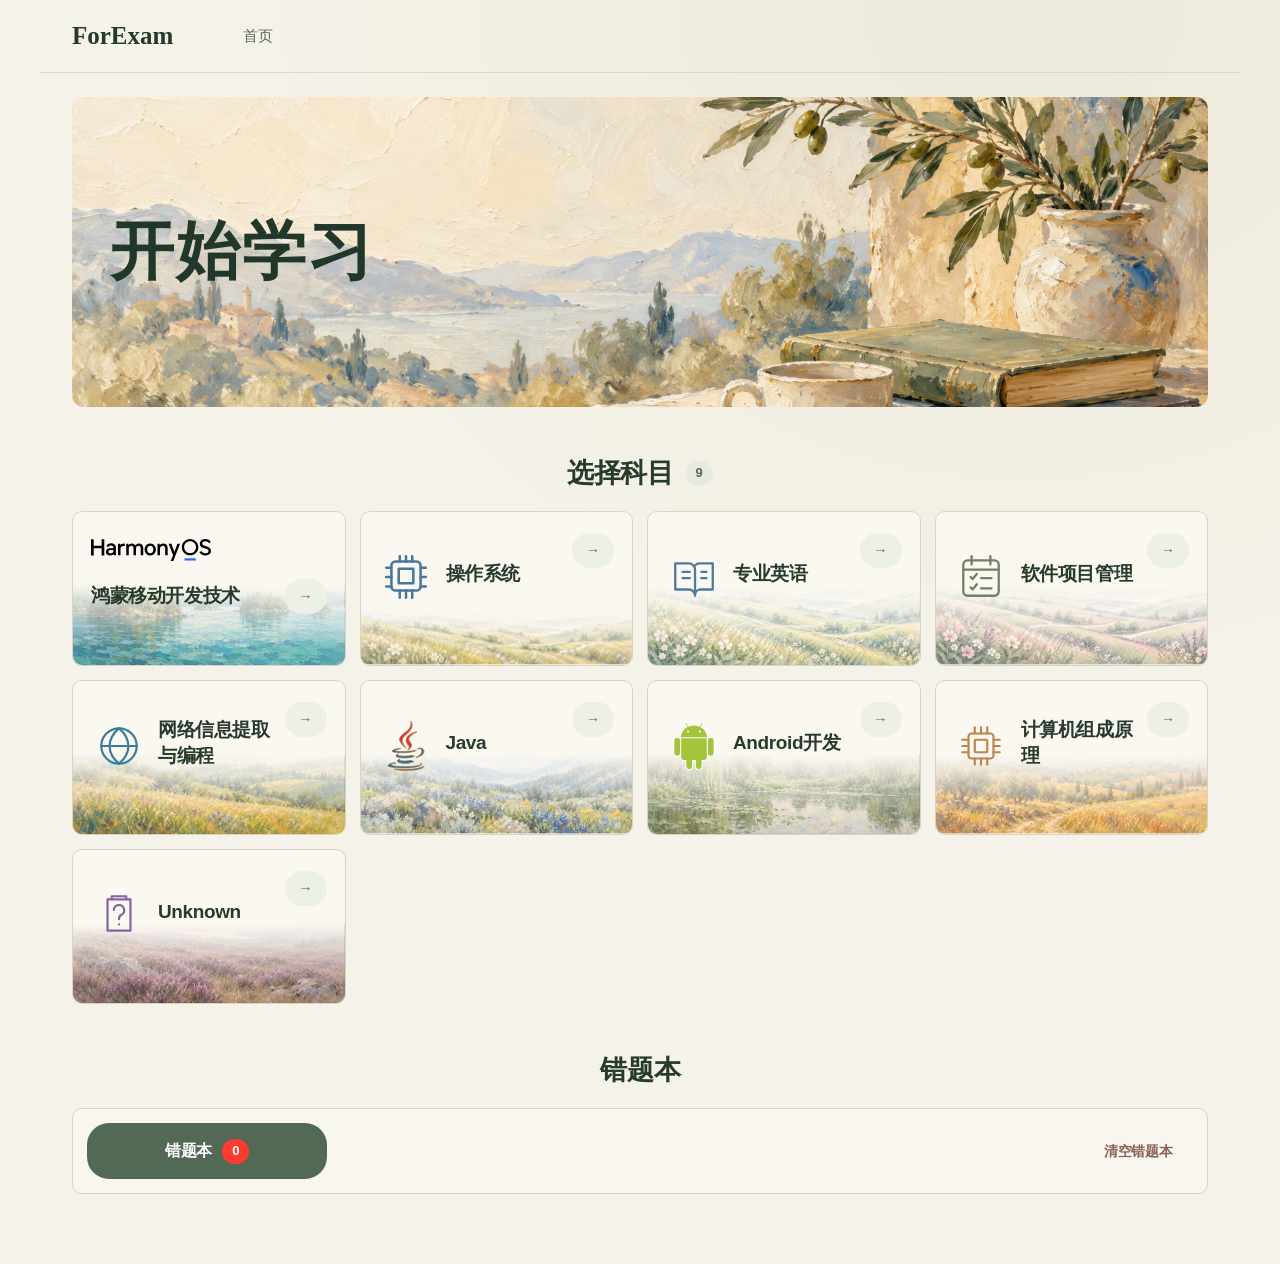
==== commit 3852719c: "Add artwork for new subjects and reorder cards" ====
--- a/index.html
+++ b/index.html
@@ -6,7 +6,7 @@
   <meta name="viewport" content="width=device-width, initial-scale=1.0, viewport-fit=cover" />
   <title>考试自测系统</title>
   <link rel="stylesheet" href="css/style.css?v=20260716-3" />
-  <link rel="stylesheet" href="css/oil.css?v=20261102-4" />
+  <link rel="stylesheet" href="css/oil.css?v=20261102-5" />
 </head>
 <body>
 <div class="scene" aria-hidden="true">
@@ -101,6 +101,6 @@
     });
   }
 </script>
-<script src="js/app.js?v=20261102-4"></script>
+<script src="js/app.js?v=20261102-5"></script>
 </body>
 </html>
--- a/css/oil.css
+++ b/css/oil.css
@@ -121,3 +121,9 @@
 .subject-card[data-subject="unknown"] { --subject-art: url('../assets/art-unknown.png'); }
 .subject-card[data-subject="harmonyos-development"] { --subject-art: url('../assets/art-harmony.png'); }
 .subject-card::before { background-image: linear-gradient(to bottom, #faf8f1 0%, rgba(250,248,241,.1) 80%), var(--subject-art, url('../assets/art-interior.png')); }
+.subject-card[data-subject="operating-systems"] { --subject-art: url('../assets/art-operating-systems.jpg'); }
+.subject-card[data-subject="professional-english"] { --subject-art: url('../assets/art-professional-english.jpg'); }
+.subject-card[data-subject="software-project-management"] { --subject-art: url('../assets/art-software-project-management.jpg'); }
+.subject-card[data-subject="operating-systems"] .subject-mark { color: #47779b; }
+.subject-card[data-subject="professional-english"] .subject-mark { color: #4e789e; }
+.subject-card[data-subject="software-project-management"] .subject-mark { color: #718164; }
